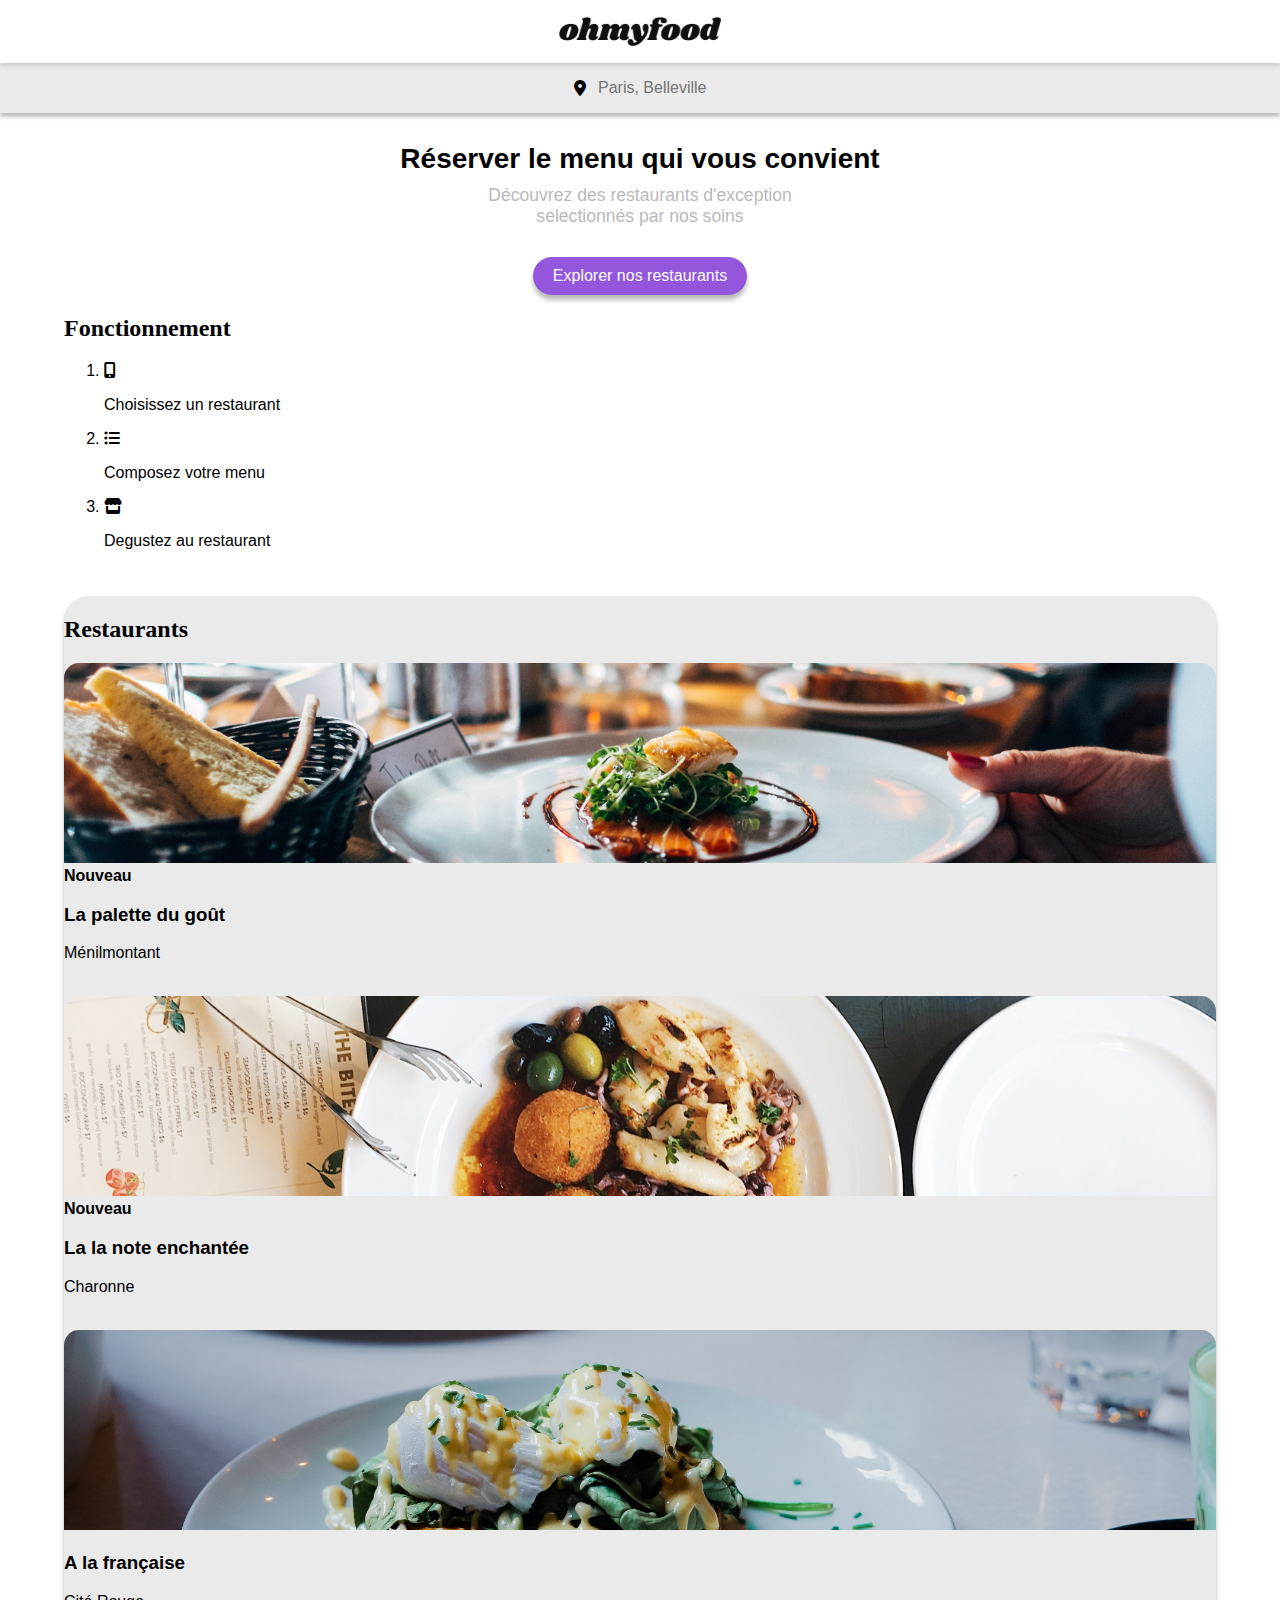
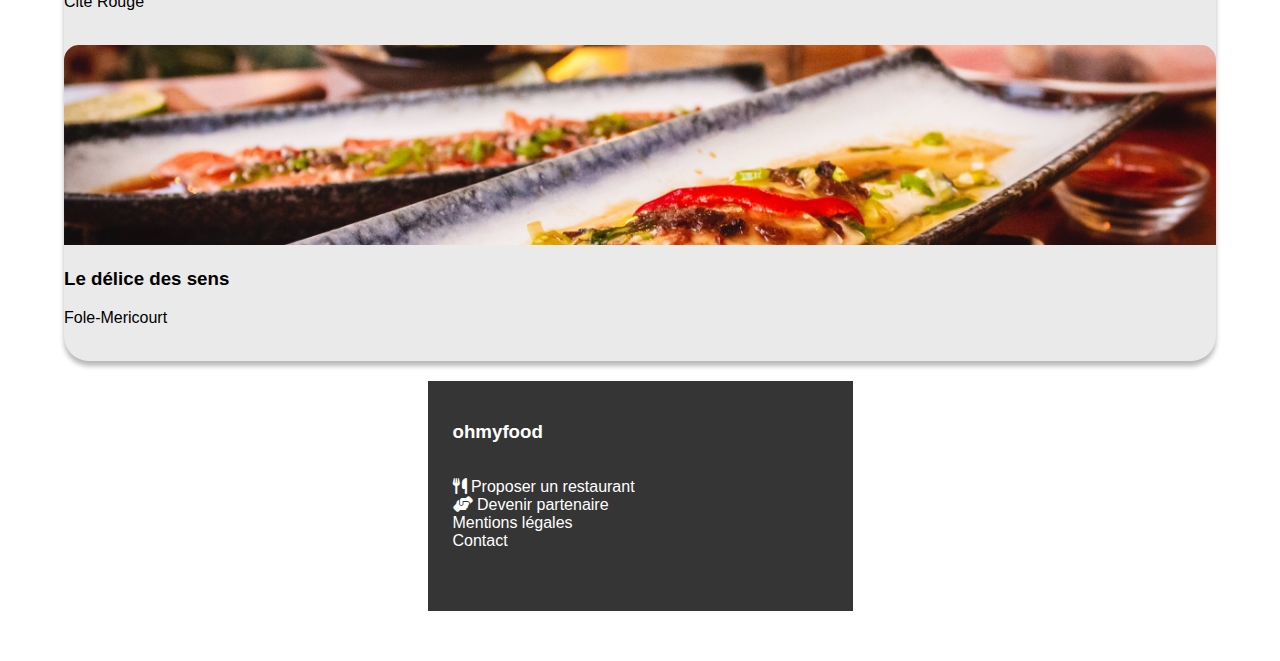
==== index.html @ 4b70998f "structure la palette" ====
<!DOCTYPE html>
<html lang="fr">
  <head>
    <meta charset="UTF-8" />
    <meta name="viewport" content="width=device-width, initial-scale=1.0" />

    <title>Ohmyfood</title>

    <link rel="preconnect" href="https://fonts.googleapis.com" />
    <link rel="preconnect" href="https://fonts.gstatic.com" crossorigin />

    <link
      rel="stylesheet"
      href="https://fonts.googleapis.com/css2?family=Raleway:wght@400;500;700&display=swap"
    />
    <link
      rel="stylesheet"
      href="https://cdnjs.cloudflare.com/ajax/libs/font-awesome/6.2.1/css/all.min.css"
    />
    <link rel="stylesheet" href="css/home.css" />
  </head>

  <body>
    <div class="loader"></div>

    <header>
      <img src="./images/logo/ohmyfood.png" alt="Logo ohmyfood" />
    </header>

    <form>
      <label class="fa-solid fa-location-dot" for="location"></label>
      <input type="search" id="location" placeholder="Paris, Belleville" />
    </form>

    <main>
      <hgroup>
        <h1>Réserver le menu qui vous convient</h1>
        <p>Découvrez des restaurants d'exception selectionnés par nos soins</p>
      </hgroup>

      <a href="#restaurants" class="btn"> Explorer nos restaurants </a>

      <section class="functioning">
        <h2>Fonctionnement</h2>

        <ol>
          <li>
            <i class="fa-solid fa-mobile-screen-button"></i>
            <p>Choisissez un restaurant</p>
          </li>

          <li>
            <i class="fa-solid fa-list-ul"></i>
            <p>Composez votre menu</p>
          </li>

          <li>
            <i class="fa-solid fa-store"></i>
            <p>Degustez au restaurant</p>
          </li>
        </ol>
        
        <!-- <ul>
          <li>
            <b>1</b>
            <i class="fa-solid fa-mobile-screen-button"></i>
            <p>Choisissez un restaurant</p>
          </li> -->

          <!-- <li>
            <b>2</b>
            <i class="fa-solid fa-list-ul"></i>
            <p>Composez votre menu</p>
          </li> -->

          <!-- <li>
            <b>3</b>
            <i class="fa-solid fa-store"></i>
            <p>Degustez au restaurant</p>
          </li>
        </ul> -->
      </section>

      <section id="restaurants">
        <h2>Restaurants</h2>

        <ul>
          <li>
            <a href="pages/la-palette-du-gout.html">
              <figure>
                <img
                  src="images/restaurants/jay-wennington-N_Y88TWmGwA-unsplash.jpg"
                  alt="La palette du goût"
                />
                <b>Nouveau</b>
                <figcaption>
                  <h3>La palette du goût</h3>
                  <p>Ménilmontant</p>
                  <i class="fa-regular fa-heart"></i>
                </figcaption>
              </figure>
            </a>
          </li>

          <li>
            <a href="pages/la-note-enchantee.html">
              <figure>
                <img
                  src="images/restaurants/stil-u2Lp8tXIcjw-unsplash.jpg"
                  alt="La note enchantée"
                />
                <b>Nouveau</b>
                <figcaption>
                  <h3>La la note enchantée</h3>
                  <p>Charonne</p>
                  <i class="fa-regular fa-heart"></i>
                </figcaption>
              </figure>
            </a>
          </li>

          <li>
            <a href="pages/a-la-francaise.html">
              <figure>
                <img
                  src="images/restaurants/toa-heftiba-DQKerTsQwi0-unsplash.jpg"
                  alt="A la française"
                />
                <figcaption>
                  <h3>A la française</h3>
                  <p>Cité Rouge</p>
                  <i class="fa-regular fa-heart"></i>
                </figcaption>
              </figure>
            </a>
          </li>

          <li>
            <a href="pages/le-delice-des-sens.html">
              <figure>
                <img
                  src="images/restaurants/louis-hansel-shotsoflouis-qNBGVyOCY8Q-unsplash.jpg"
                  alt="Le délice des sens"
                />
                <figcaption>
                  <h3>Le délice des sens</h3>
                  <p>Fole-Mericourt</p>
                  <i class="fa-regular fa-heart"></i>
                </figcaption>
              </figure>
            </a>
          </li>
        </ul>
      </section>

      <footer>
        <h3>ohmyfood</h3>
        <ul>
          <li>
            <a href="#">
              <i class="fa-solid fa-utensils"></i>
              Proposer un restaurant
            </a>
          </li>
          <li>
            <a href="#">
              <i class="fa-solid fa-hands-helping"></i>
              Devenir partenaire
            </a>
          </li>
          <li>
            <a href="#">Mentions légales</a>
          </li>
          <li>
            <a href="mailto:contact@ohmyfood.fr">Contact</a>
          </li>
        </ul>
      </footer>
    </main>
  </body>
</html>
---- css/home.css ----
header {
  display: flex;
  place-content: center;
  align-items: center;
  position: relative;
  z-index: 10;
  height: 63px;
  box-shadow: 0 2px 4px rgba(0, 0, 0, 0.15);
}
header .fa-arrow-left {
  position: absolute;
  top: 20px;
  left: 20px;
}
header img {
  width: 162px;
}

html {
  scroll-behavior: smooth;
}

body,
ul,
figure {
  margin: 0;
}

body {
  font-family: Roboto, sans-serif;
}

ul {
  padding: 0;
  list-style: none;
}

img {
  max-width: 100%;
  height: auto;
  object-fit: cover;
}

a {
  text-decoration: none;
  color: inherit;
}

footer {
  display: flex;
  flex-direction: column;
  color: #FFF;
  background-color: #353535;
  width: 375px;
  height: 186px;
  padding: 22px 25px 22px 25px;
  gap: 16px;
}

form {
  display: flex;
  place-content: center;
  place-items: center;
  gap: 10px;
  position: relative;
  height: 50px;
  background-color: #EAEAEA;
  box-shadow: 0 4px 4px rgba(0, 0, 0, 0.25);
}
form label,
form input {
  position: relative;
  left: 10px;
}
form input {
  border: none;
  width: 130px;
  font-size: 1rem;
  background-color: #EAEAEA;
}

hgroup {
  display: flex;
  flex-direction: column;
  align-items: center;
  margin-top: 30px;
  margin-bottom: 30px;
}
hgroup h1 {
  margin: 0 auto 10px;
  font-family: Roboto, sans-serif;
  font-size: 28px;
}
hgroup p {
  font-family: Roboto, sans-serif;
  text-align: center;
  margin: auto;
  width: 310px;
  font-size: 1.1rem;
  color: #B9B9B9;
}
hgroup .btn {
  background-color: #9356DC;
  color: #FFF;
  padding: 10px 20px;
  border-radius: 25px;
  box-shadow: 0 5px 5px #B9B9B9;
}
hgroup .btn:hover {
  background-color: #FF79DA;
}
hgroup .btn:active {
  background-color: #99E2D0;
}

main {
  display: flex;
  flex-direction: column;
  align-items: center;
  margin-bottom: 50px;
}
main h2 {
  font-family: Shrikhand, serif;
  font-size: 24px;
  margin-bottom: 20px;
}
main .functioning {
  width: 90%;
  margin-bottom: 30px;
}
main .btn {
  background-color: #9356DC;
  color: #FFF;
  padding: 10px 20px;
  border-radius: 25px;
  box-shadow: 0 5px 5px #B9B9B9;
}
main [id=restaurants] {
  display: flex;
  flex-direction: column;
  background-color: #EAEAEA;
  border-radius: 25px;
  margin-bottom: 20px;
  width: 90%;
  box-shadow: 0 5px 5px #B9B9B9;
  overflow: hidden;
}
main [id=restaurants]:hover {
  transform: scale(1.02);
  box-shadow: 0 10px 10px #B9B9B9;
}
main [id=restaurants] img {
  width: 100%;
  height: 200px;
  top: -57px;
  left: -3px;
  border-radius: 15px 15px 0 0;
  object-fit: cover;
}
main [id=restaurants] .restaurant h3 {
  font-family: Shrikhand, serif;
  font-size: 18px;
  margin: 10px;
}
main [id=restaurants] .restaurant p {
  font-family: Roboto, sans-serif;
  font-size: 14px;
  color: #B9B9B9;
  margin: 10px;
}
main [id=restaurants] .restaurant .new {
  background-color: #99E2D0;
  color: #FFF;
  padding: 5px 10px;
  border-radius: 3px;
  position: absolute;
  top: 10px;
  right: 10px;
}
main .fa-regular.fa-heart {
  color: #9356DC; /* Set the initial color to red */
  position: relative;
  overflow: hidden;
}
main .fa-regular.fa-heart::before {
  content: "";
  position: absolute;
  top: 0;
  left: 0;
  width: 0;
  height: 100%;
  background-color: #9356DC; /* Set the background color to red */
  animation: fillHeart 2s infinite; /* Animation to gradually fill the heart */
}

/*# sourceMappingURL=home.css.map */
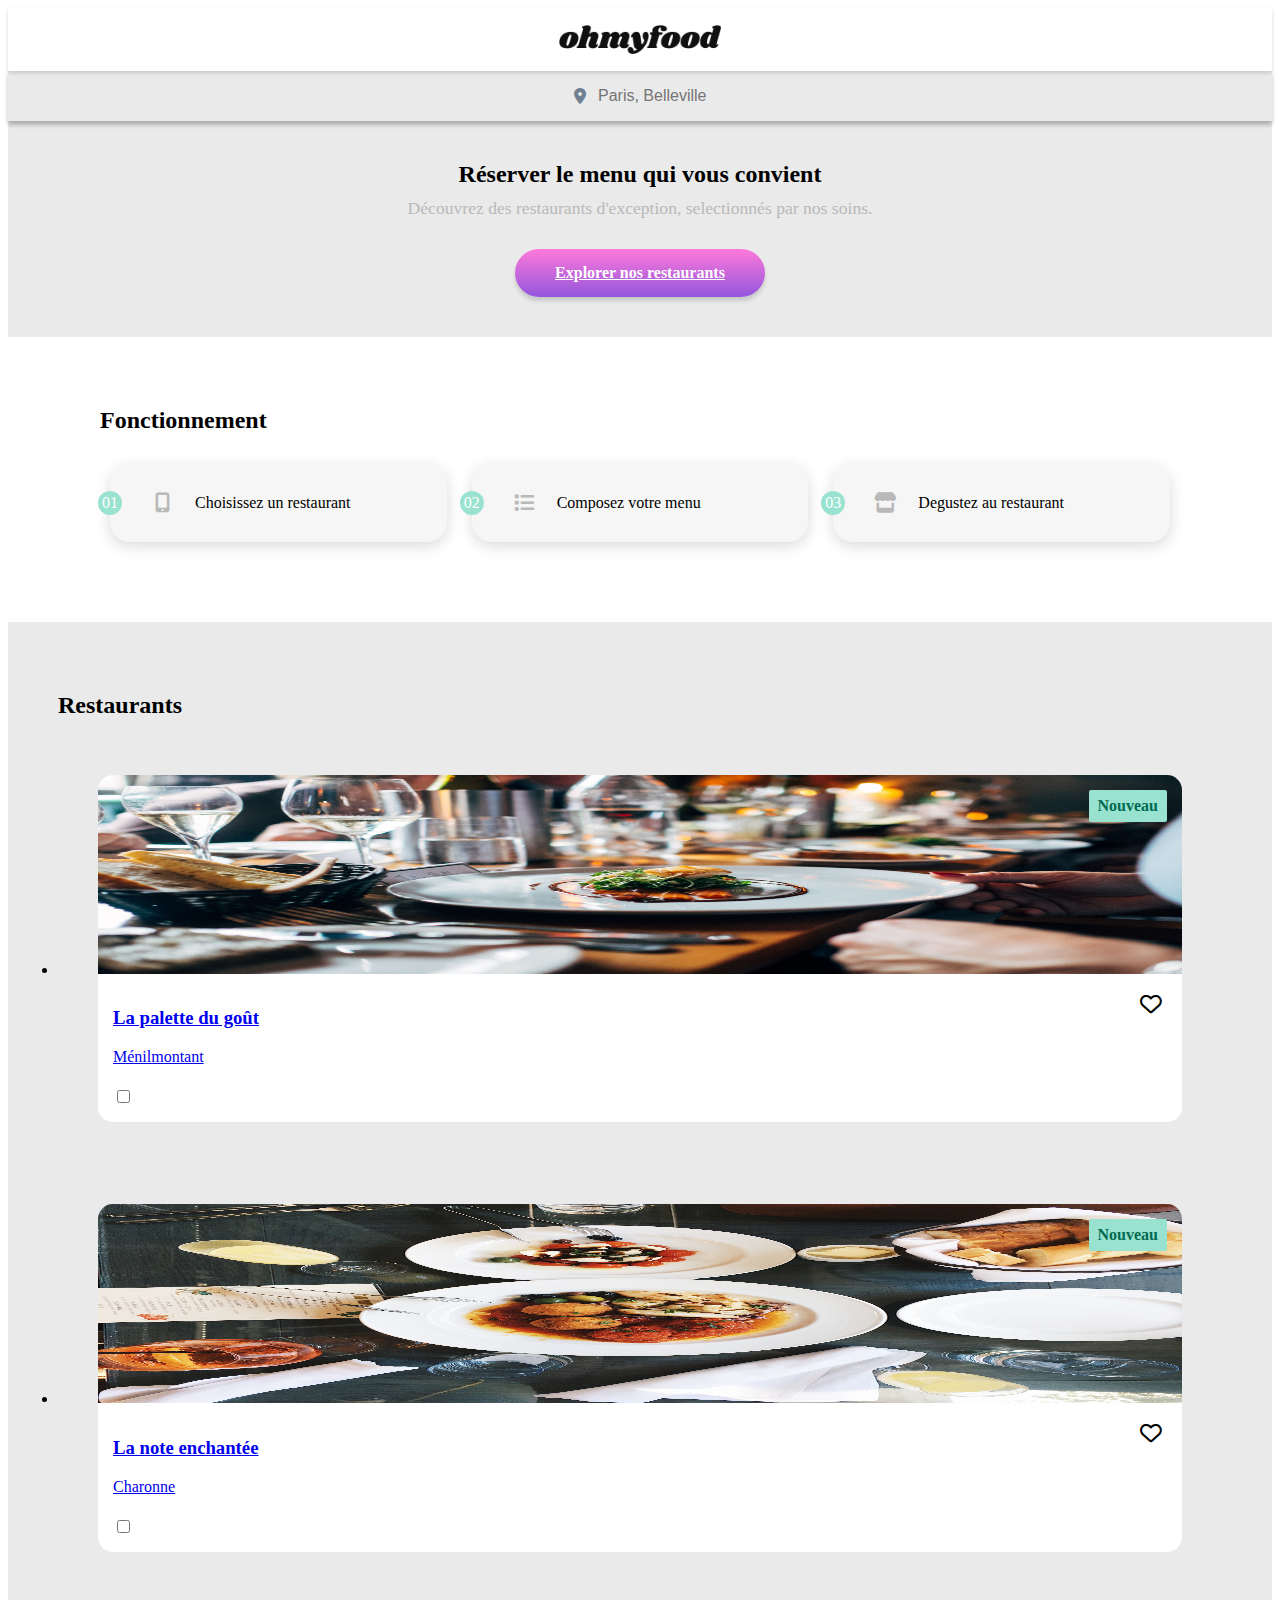
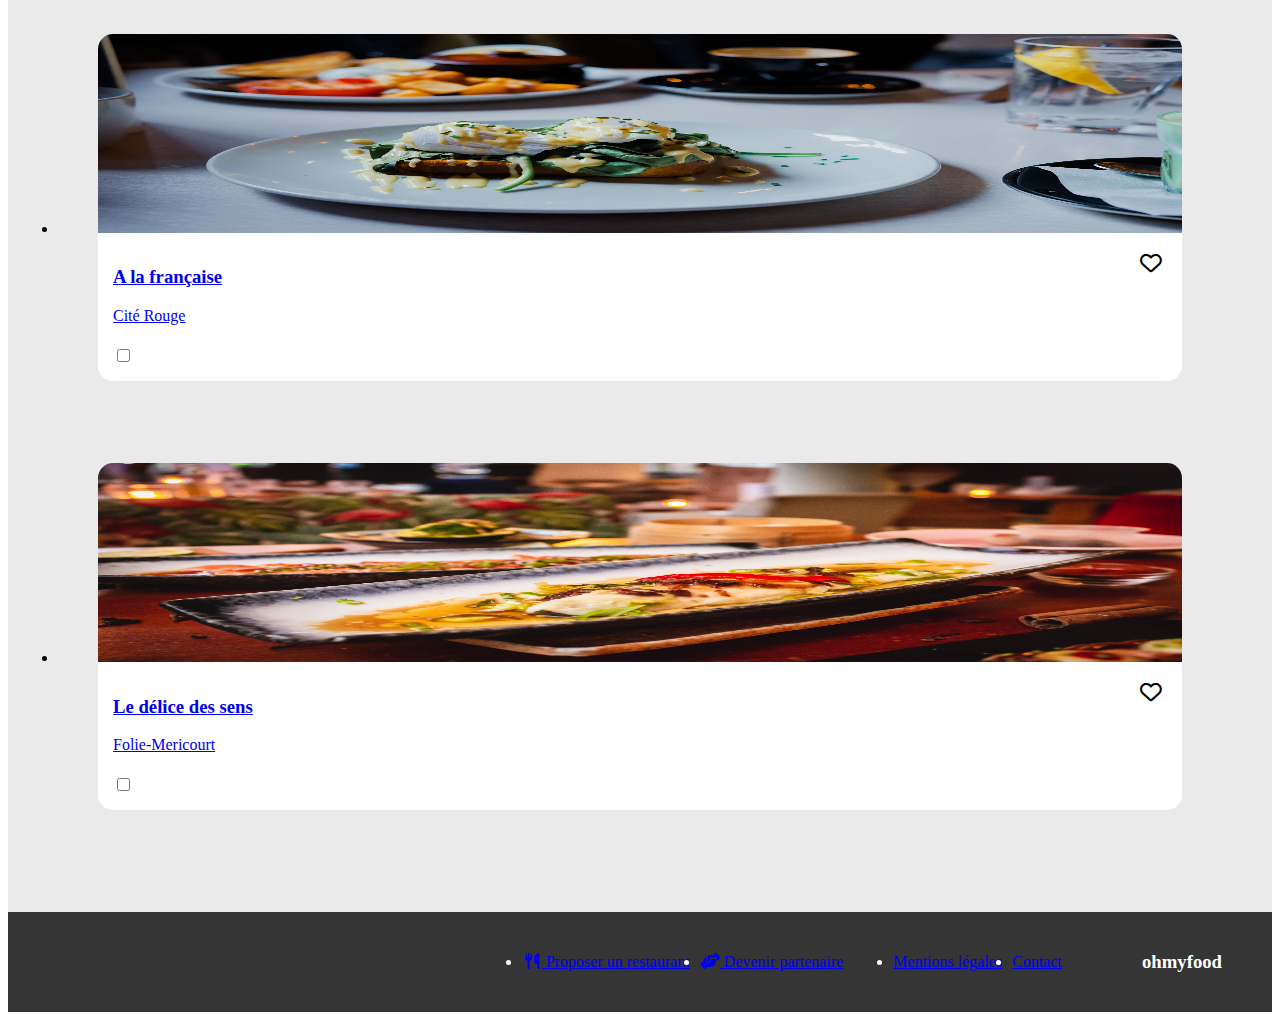
==== commit 9944bc23: "home page Tag" ====
--- a/index.html
+++ b/index.html
@@ -3,12 +3,9 @@
   <head>
     <meta charset="UTF-8" />
     <meta name="viewport" content="width=device-width, initial-scale=1.0" />
-
     <title>Ohmyfood</title>
-
     <link rel="preconnect" href="https://fonts.googleapis.com" />
     <link rel="preconnect" href="https://fonts.gstatic.com" crossorigin />
-
     <link
       rel="stylesheet"
       href="https://fonts.googleapis.com/css2?family=Raleway:wght@400;500;700&display=swap"
@@ -21,7 +18,12 @@
   </head>
 
   <body>
-    <div class="loader"></div>
+    <div class="loader">
+      <!-- <span class="fa-stack fa-10x"> -->
+      <!-- <i class="fa-solid fa-circle-notch fa-stack-2x"></i> -->
+      <!-- <i class="fa-solid fa-utensils fa-stack-1x"></i> -->
+      <!-- </span> -->
+    </div>
 
     <header>
       <img src="./images/logo/ohmyfood.png" alt="Logo ohmyfood" />
@@ -35,147 +37,152 @@
     <main>
       <hgroup>
         <h1>Réserver le menu qui vous convient</h1>
-        <p>Découvrez des restaurants d'exception selectionnés par nos soins</p>
+        <p>
+          Découvrez des restaurants d'exception, selectionnés par nos soins.
+          <a href="#restaurants" class="btn"> Explorer nos restaurants </a>
+        </p>
       </hgroup>
 
-      <a href="#restaurants" class="btn"> Explorer nos restaurants </a>
-
-      <section class="functioning">
+      <section>
         <h2>Fonctionnement</h2>
 
         <ol>
           <li>
-            <i class="fa-solid fa-mobile-screen-button"></i>
-            <p>Choisissez un restaurant</p>
+            <i class="fa-solid fa-mobile-alt fa-lg fa-fw"></i>
+            Choisissez un restaurant
           </li>
 
           <li>
-            <i class="fa-solid fa-list-ul"></i>
-            <p>Composez votre menu</p>
+            <i class="fa-solid fa-list fa-lg fa-fw"></i>
+            Composez votre menu
           </li>
 
           <li>
-            <i class="fa-solid fa-store"></i>
-            <p>Degustez au restaurant</p>
+            <i class="fa-solid fa-store fa-lg fa-fw"></i>
+            Degustez au restaurant
           </li>
         </ol>
-        
-        <!-- <ul>
-          <li>
-            <b>1</b>
-            <i class="fa-solid fa-mobile-screen-button"></i>
-            <p>Choisissez un restaurant</p>
-          </li> -->
-
-          <!-- <li>
-            <b>2</b>
-            <i class="fa-solid fa-list-ul"></i>
-            <p>Composez votre menu</p>
-          </li> -->
-
-          <!-- <li>
-            <b>3</b>
-            <i class="fa-solid fa-store"></i>
-            <p>Degustez au restaurant</p>
-          </li>
-        </ul> -->
       </section>
 
-      <section id="restaurants">
+      <article id="restaurants">
         <h2>Restaurants</h2>
 
         <ul>
           <li>
-            <a href="pages/la-palette-du-gout.html">
-              <figure>
+            <figure>
+              <a href="pages/la-palette-du-gout.html">
+                <b>Nouveau</b>
                 <img
                   src="images/restaurants/jay-wennington-N_Y88TWmGwA-unsplash.jpg"
-                  alt="La palette du goût"
+                  alt="Table dressée avec assiettes d'entrées, corbeille de pain & verre de vins"
                 />
-                <b>Nouveau</b>
-                <figcaption>
+              </a>
+              <figcaption>
+                <a href="pages/la-palette-du-gout.html">
                   <h3>La palette du goût</h3>
                   <p>Ménilmontant</p>
+                </a>
+                <label class="heart" aria-label="Ajouter aux favoris">
+                  <input type="checkbox" />
                   <i class="fa-regular fa-heart"></i>
-                </figcaption>
-              </figure>
-            </a>
+                  <i class="fa-solid fa-heart"></i>
+                </label>
+              </figcaption>
+            </figure>
           </li>
 
           <li>
-            <a href="pages/la-note-enchantee.html">
-              <figure>
+            <figure>
+              <a href="pages/la-note-enchantee.html">
+                <b>Nouveau</b>
                 <img
                   src="images/restaurants/stil-u2Lp8tXIcjw-unsplash.jpg"
                   alt="La note enchantée"
                 />
-                <b>Nouveau</b>
-                <figcaption>
-                  <h3>La la note enchantée</h3>
+              </a>
+              <figcaption>
+                <a href="pages/la-note-enchantee.html">
+                  <h3>La note enchantée</h3>
                   <p>Charonne</p>
+                </a>
+                <label class="heart" aria-label="Ajouter aux favoris">
+                  <input type="checkbox" />
                   <i class="fa-regular fa-heart"></i>
-                </figcaption>
-              </figure>
-            </a>
+                  <i class="fa-solid fa-heart"></i>
+                </label>
+              </figcaption>
+            </figure>
           </li>
 
           <li>
-            <a href="pages/a-la-francaise.html">
-              <figure>
+            <figure>
+              <a href="pages/a-la-francaise.html">
                 <img
                   src="images/restaurants/toa-heftiba-DQKerTsQwi0-unsplash.jpg"
                   alt="A la française"
                 />
-                <figcaption>
+              </a>
+              <figcaption>
+                <a href="pages/a-la-francaise.html">
                   <h3>A la française</h3>
                   <p>Cité Rouge</p>
+                </a>
+                <label class="heart" aria-label="Ajouter aux favoris">
+                  <input type="checkbox" />
                   <i class="fa-regular fa-heart"></i>
-                </figcaption>
-              </figure>
-            </a>
+                  <i class="fa-solid fa-heart"></i>
+                </label>
+              </figcaption>
+            </figure>
           </li>
 
           <li>
-            <a href="pages/le-delice-des-sens.html">
-              <figure>
+            <figure>
+              <a href="pages/le-delice-des-sens.html">
                 <img
                   src="images/restaurants/louis-hansel-shotsoflouis-qNBGVyOCY8Q-unsplash.jpg"
                   alt="Le délice des sens"
                 />
-                <figcaption>
+              </a>
+              <figcaption>
+                <a href="pages/le-delice-des-sens.html">
                   <h3>Le délice des sens</h3>
-                  <p>Fole-Mericourt</p>
+                  <p>Folie-Mericourt</p>
+                </a>
+                <label class="heart" aria-label="Ajouter aux favoris">
+                  <input type="checkbox" />
                   <i class="fa-regular fa-heart"></i>
-                </figcaption>
-              </figure>
-            </a>
+                  <i class="fa-solid fa-heart"></i>
+                </label>
+              </figcaption>
+            </figure>
           </li>
         </ul>
-      </section>
+      </article>
+    </main>
 
-      <footer>
-        <h3>ohmyfood</h3>
-        <ul>
-          <li>
-            <a href="#">
-              <i class="fa-solid fa-utensils"></i>
-              Proposer un restaurant
-            </a>
-          </li>
-          <li>
-            <a href="#">
-              <i class="fa-solid fa-hands-helping"></i>
-              Devenir partenaire
-            </a>
-          </li>
-          <li>
-            <a href="#">Mentions légales</a>
-          </li>
-          <li>
-            <a href="mailto:contact@ohmyfood.fr">Contact</a>
-          </li>
-        </ul>
-      </footer>
-    </main>
+    <footer>
+      <h3>ohmyfood</h3>
+      <ul>
+        <li>
+          <a href="#">
+            <i class="fa-solid fa-utensils fa-fw"></i>
+            Proposer un restaurant
+          </a>
+        </li>
+        <li>
+          <a href="#">
+            <i class="fa-solid fa-handshake-angle fa-fw"></i>
+            Devenir partenaire
+          </a>
+        </li>
+        <li>
+          <a href="#"> Mentions légales </a>
+        </li>
+        <li>
+          <a href="mailto:contact@ohmyfood.fr"> Contact </a>
+        </li>
+      </ul>
+    </footer>
   </body>
 </html>
--- a/css/home.css
+++ b/css/home.css
@@ -1,3 +1,4 @@
+@charset "UTF-8";
 header {
   display: flex;
   place-content: center;
@@ -16,47 +17,81 @@
   width: 162px;
 }
 
-html {
-  scroll-behavior: smooth;
-}
-
-body,
-ul,
-figure {
-  margin: 0;
-}
-
-body {
-  font-family: Roboto, sans-serif;
-}
-
-ul {
-  padding: 0;
-  list-style: none;
-}
-
-img {
-  max-width: 100%;
-  height: auto;
-  object-fit: cover;
-}
-
-a {
-  text-decoration: none;
-  color: inherit;
+.btn {
+  display: block;
+  margin: 30px auto;
+  border: none;
+  border-radius: 25px;
+  padding: 15px 25px;
+  width: 200px;
+  font-size: 1rem;
+  font-weight: bold;
+  background-image: linear-gradient(180deg, #FF79DA 0%, #9356DC 100%);
+  color: #FFF;
+  box-shadow: 0 4px 4px rgba(0, 0, 0, 0.15);
+  cursor: pointer;
+}
+.btn :hover, .btn :focus {
+  opacity: 0.9;
+  box-shadow: 0 4px 4px 0 rgba(0, 0, 0, 0.25);
+}
+
+.heart .fa-heart {
+  position: absolute;
+  z-index: 100;
+  font-size: 1.35rem;
+  cursor: pointer;
+}
+.heart .fa-solid {
+  opacity: 0;
+  transition: opacity 3s;
+  background-image: linear-gradient(to bottom, #FF79DA, #9356DC 80%);
+  background-clip: text;
+  -webkit-background-clip: text;
+  color: transparent;
 }
 
 footer {
   display: flex;
   flex-direction: column;
+  gap: 15px;
+  padding: 25px;
+  background-color: #353535;
   color: #FFF;
-  background-color: #353535;
-  width: 375px;
-  height: 186px;
-  padding: 22px 25px 22px 25px;
-  gap: 16px;
-}
-
+}
+footer h3 {
+  font-family: Shrikhand, serif;
+}
+footer ul {
+  display: flex;
+  flex-flow: column;
+  gap: 10px;
+}
+
+/* ********** TABLET ********** */
+@media (min-width: 48rem) {
+  footer {
+    flex-flow: row-reverse;
+    place-items: center;
+    padding: 20px 50px;
+  }
+  footer ul {
+    width: 100%;
+  }
+}
+/* ********** DESKTOP ********** */
+@media (min-width: 64rem) {
+  footer {
+    gap: 80px;
+  }
+  footer ul {
+    flex-flow: row;
+    place-content: flex-end;
+  }
+  footer li:nth-child(2) {
+    margin-right: 40px;
+  }
+}
 form {
   display: flex;
   place-content: center;
@@ -65,6 +100,7 @@
   position: relative;
   height: 50px;
   background-color: #EAEAEA;
+  color: slategray;
   box-shadow: 0 4px 4px rgba(0, 0, 0, 0.25);
 }
 form label,
@@ -77,120 +113,153 @@
   width: 130px;
   font-size: 1rem;
   background-color: #EAEAEA;
+  color: §slategray;
 }
 
 hgroup {
-  display: flex;
-  flex-direction: column;
-  align-items: center;
-  margin-top: 30px;
-  margin-bottom: 30px;
+  padding: 40px 20px 10px;
+  text-align: center;
+  background-color: #EAEAEA;
 }
 hgroup h1 {
   margin: 0 auto 10px;
-  font-family: Roboto, sans-serif;
-  font-size: 28px;
+  width: 280px;
+  font-size: 1.5rem;
 }
 hgroup p {
-  font-family: Roboto, sans-serif;
-  text-align: center;
   margin: auto;
   width: 310px;
   font-size: 1.1rem;
   color: #B9B9B9;
 }
-hgroup .btn {
-  background-color: #9356DC;
+hgroup a {
+  font-size: 1rem;
+}
+
+section {
+  padding: 50px 20px;
+}
+section ol {
+  display: flex;
+  flex-flow: wrap;
+  gap: 25px;
+  margin: 20px 0;
+  padding: 10px;
+  counter-reset: li;
+}
+section li {
+  display: flex;
+  place-items: center;
+  gap: 20px;
+  position: relative;
+  border-radius: 20px;
+  padding: 30px 40px;
+  width: 100%;
+  background: #f6f6f6;
+  box-shadow: 0 4px 15px rgba(0, 0, 0, 0.15);
+  cursor: pointer;
+}
+section li::before {
+  display: flex;
+  place-content: center;
+  place-items: center;
+  position: absolute;
+  left: -12px;
+  border-radius: 50%;
+  width: 24px;
+  height: 24px;
+  counter-increment: li;
+  content: counters(li, ".", decimal-leading-zero);
+  background-color: #99E2D0;
   color: #FFF;
-  padding: 10px 20px;
-  border-radius: 25px;
-  box-shadow: 0 5px 5px #B9B9B9;
-}
-hgroup .btn:hover {
-  background-color: #FF79DA;
-}
-hgroup .btn:active {
+}
+section li i {
+  font-size: 1.5rem;
+  color: #B9B9B9;
+}
+section li:hover i, section li:focus i {
+  color: #9356DC;
+}
+
+article {
+  padding: 50px 20px;
+  background-color: #EAEAEA;
+}
+article ul {
+  display: flex;
+  flex-flow: wrap;
+  gap: 20px;
+  padding: 20px 0;
+}
+article li {
+  width: 100%;
+}
+article figure {
+  position: relative;
+}
+article b {
+  position: absolute;
+  top: 15px;
+  right: 15px;
+  border-radius: 2px;
+  padding: 7px 9px;
   background-color: #99E2D0;
-}
-
-main {
-  display: flex;
-  flex-direction: column;
-  align-items: center;
-  margin-bottom: 50px;
-}
-main h2 {
-  font-family: Shrikhand, serif;
-  font-size: 24px;
-  margin-bottom: 20px;
-}
-main .functioning {
-  width: 90%;
-  margin-bottom: 30px;
-}
-main .btn {
-  background-color: #9356DC;
-  color: #FFF;
-  padding: 10px 20px;
-  border-radius: 25px;
-  box-shadow: 0 5px 5px #B9B9B9;
-}
-main [id=restaurants] {
-  display: flex;
-  flex-direction: column;
-  background-color: #EAEAEA;
-  border-radius: 25px;
-  margin-bottom: 20px;
-  width: 90%;
-  box-shadow: 0 5px 5px #B9B9B9;
-  overflow: hidden;
-}
-main [id=restaurants]:hover {
-  transform: scale(1.02);
-  box-shadow: 0 10px 10px #B9B9B9;
-}
-main [id=restaurants] img {
+  color: #006b50;
+}
+article img {
+  border-radius: 15px 15px 0 0;
   width: 100%;
   height: 200px;
-  top: -57px;
-  left: -3px;
-  border-radius: 15px 15px 0 0;
-  object-fit: cover;
-}
-main [id=restaurants] .restaurant h3 {
-  font-family: Shrikhand, serif;
-  font-size: 18px;
-  margin: 10px;
-}
-main [id=restaurants] .restaurant p {
-  font-family: Roboto, sans-serif;
-  font-size: 14px;
-  color: #B9B9B9;
-  margin: 10px;
-}
-main [id=restaurants] .restaurant .new {
-  background-color: #99E2D0;
-  color: #FFF;
-  padding: 5px 10px;
-  border-radius: 3px;
-  position: absolute;
-  top: 10px;
-  right: 10px;
-}
-main .fa-regular.fa-heart {
-  color: #9356DC; /* Set the initial color to red */
-  position: relative;
-  overflow: hidden;
-}
-main .fa-regular.fa-heart::before {
-  content: "";
-  position: absolute;
-  top: 0;
-  left: 0;
-  width: 0;
-  height: 100%;
-  background-color: #9356DC; /* Set the background color to red */
-  animation: fillHeart 2s infinite; /* Animation to gradually fill the heart */
+}
+article figcaption {
+  display: flex;
+  flex-flow: column;
+  gap: 5px;
+  position: relative;
+  margin-top: -5px;
+  border-radius: 0 0 15px 15px;
+  padding: 15px;
+  background-color: #FFF;
+}
+article .fa-heart {
+  top: 20px;
+  right: 20px;
+}
+
+/* ********** TABLET ********** */
+@media (min-width: 48rem) {
+  hgroup {
+    padding: 40px 20px 10px;
+  }
+  hgroup h1,
+  hgroup p {
+    width: fit-content;
+  }
+  h1 {
+    font-size: 2rem;
+  }
+  section {
+    padding: 50px;
+  }
+  article {
+    padding: 50px;
+  }
+  article ul {
+    gap: 50px;
+  }
+}
+/* ********** DESKTOP ********** */
+@media (min-width: 64rem) {
+  h1 {
+    font-size: 2.5rem;
+  }
+  section {
+    margin: auto;
+    max-width: 1080px;
+  }
+  section ol {
+    flex-flow: nowrap;
+  }
 }
 
 /*# sourceMappingURL=home.css.map */
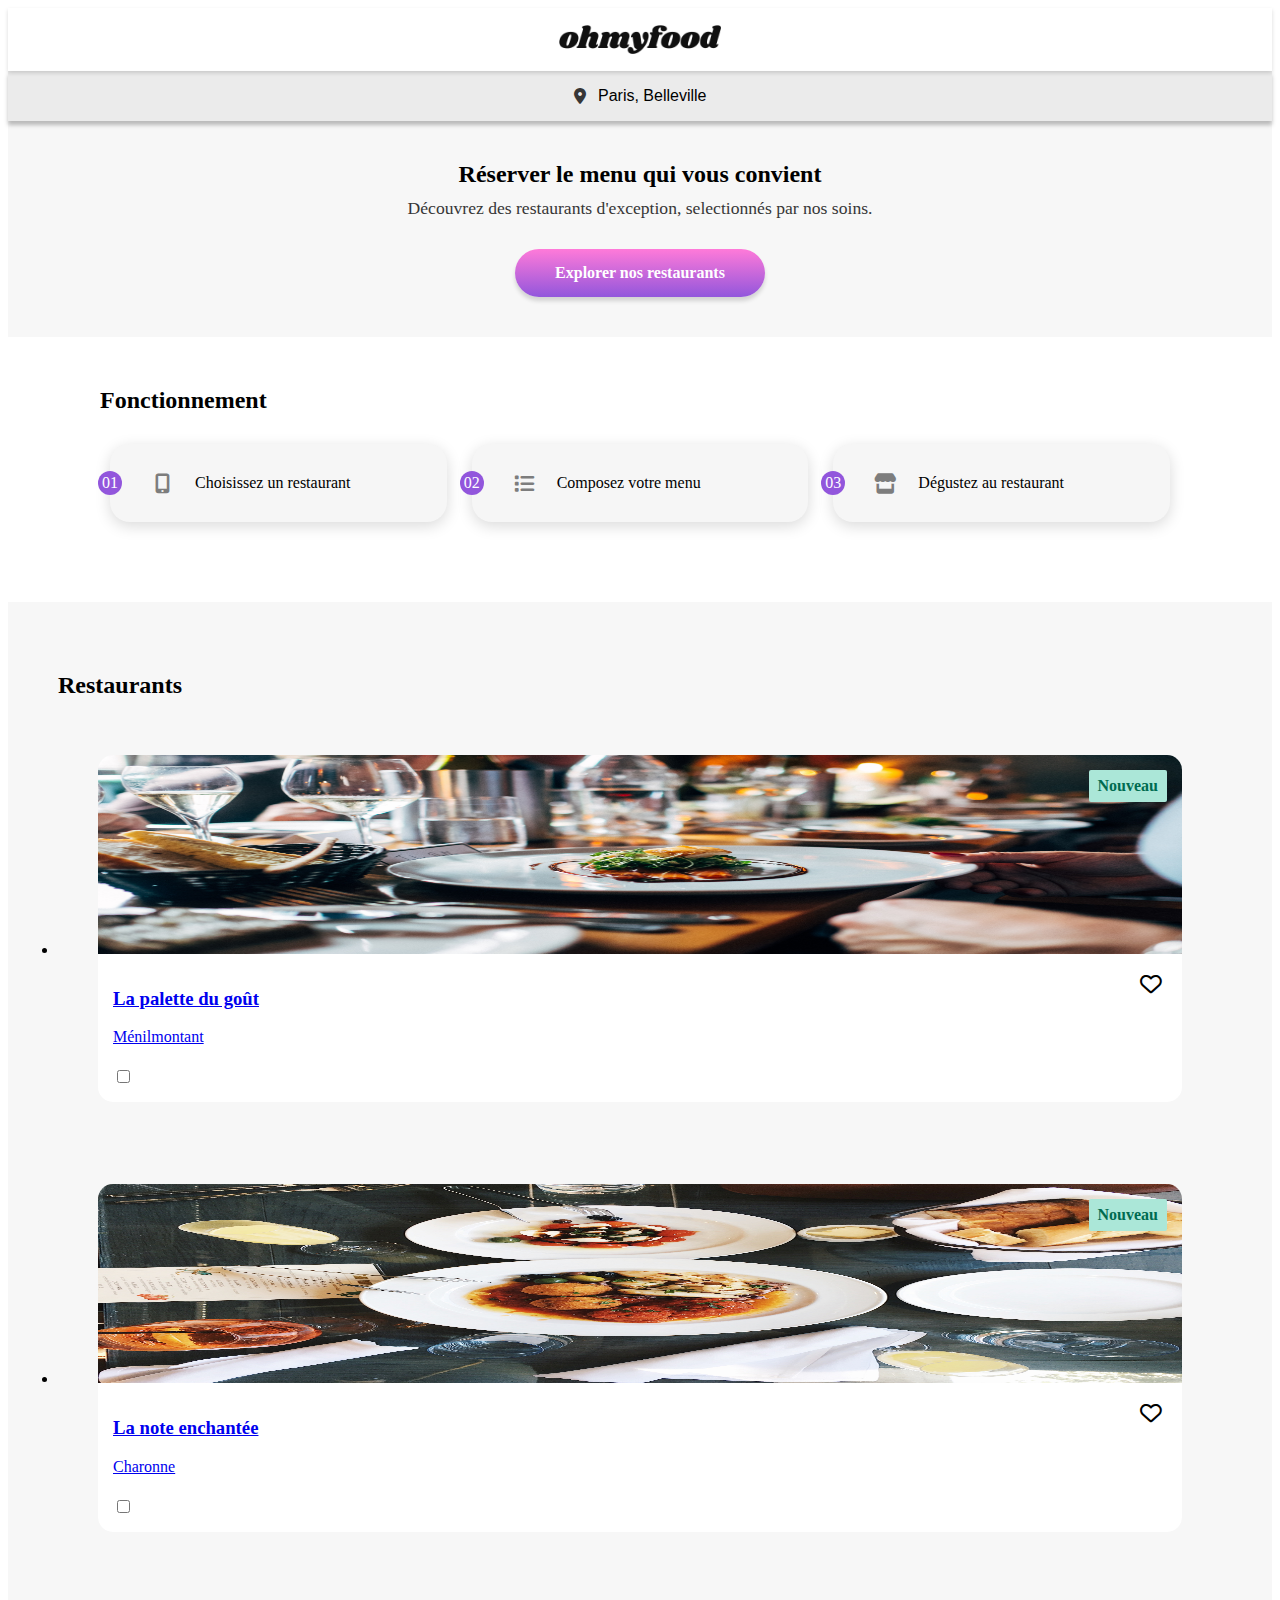
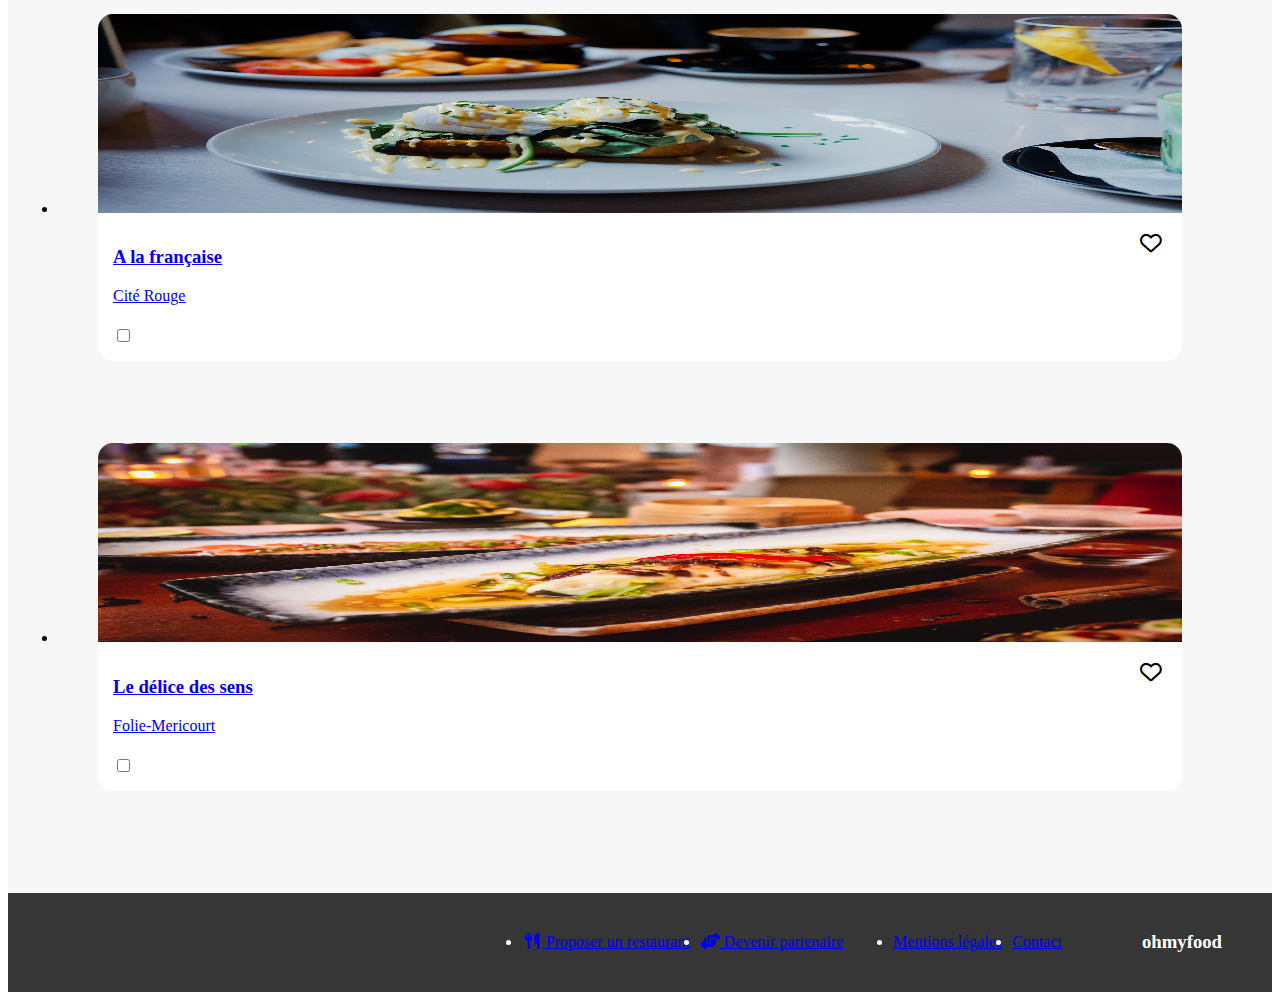
==== commit 89cfb599: "firsth quasi finished version ohmyfood" ====
--- a/index.html
+++ b/index.html
@@ -19,19 +19,23 @@
 
   <body>
     <div class="loader">
-      <!-- <span class="fa-stack fa-10x"> -->
-      <!-- <i class="fa-solid fa-circle-notch fa-stack-2x"></i> -->
-      <!-- <i class="fa-solid fa-utensils fa-stack-1x"></i> -->
-      <!-- </span> -->
+      <span class="fa-stack fa-10x">
+        <i class="fa-solid fa-circle-notch fa-stack-2x"></i>
+        <i class="fa-solid fa-utensils fa-stack-1x"></i>
+      </span>
     </div>
 
     <header>
-      <img src="./images/logo/ohmyfood.png" alt="Logo ohmyfood" />
+      <img src="./images/logo/ohmyfood.png" alt="Logo Ohmyfood" />
     </header>
 
     <form>
-      <label class="fa-solid fa-location-dot" for="location"></label>
-      <input type="search" id="location" placeholder="Paris, Belleville" />
+      <label
+        class="fa-solid fa-location-dot"
+        for="location"
+        aria-label="Rechercher"
+      ></label>
+      <input type="search" id="location" value="Paris, Belleville" />
     </form>
 
     <main>
@@ -59,7 +63,7 @@
 
           <li>
             <i class="fa-solid fa-store fa-lg fa-fw"></i>
-            Degustez au restaurant
+            Dégustez au restaurant
           </li>
         </ol>
       </section>
@@ -74,7 +78,7 @@
                 <b>Nouveau</b>
                 <img
                   src="images/restaurants/jay-wennington-N_Y88TWmGwA-unsplash.jpg"
-                  alt="Table dressée avec assiettes d'entrées, corbeille de pain & verre de vins"
+                  alt="Table dressée avec assiettes d'entrées, corbeille de pain et verre de vins"
                 />
               </a>
               <figcaption>
@@ -97,7 +101,7 @@
                 <b>Nouveau</b>
                 <img
                   src="images/restaurants/stil-u2Lp8tXIcjw-unsplash.jpg"
-                  alt="La note enchantée"
+                  alt="Table dreessée avec entrée, plat, pain et apéritifs"
                 />
               </a>
               <figcaption>
@@ -119,7 +123,7 @@
               <a href="pages/a-la-francaise.html">
                 <img
                   src="images/restaurants/toa-heftiba-DQKerTsQwi0-unsplash.jpg"
-                  alt="A la française"
+                  alt="Table dressée avec entrée, plat et café"
                 />
               </a>
               <figcaption>
@@ -141,7 +145,7 @@
               <a href="pages/le-delice-des-sens.html">
                 <img
                   src="images/restaurants/louis-hansel-shotsoflouis-qNBGVyOCY8Q-unsplash.jpg"
-                  alt="Le délice des sens"
+                  alt="Plats de poisson et de légumes et panier vapeur"
                 />
               </a>
               <figcaption>
--- a/css/home.css
+++ b/css/home.css
@@ -15,6 +15,7 @@
 }
 header img {
   width: 162px;
+  color: #363636;
 }
 
 .btn {
@@ -26,10 +27,11 @@
   width: 200px;
   font-size: 1rem;
   font-weight: bold;
-  background-image: linear-gradient(180deg, #FF79DA 0%, #9356DC 100%);
-  color: #FFF;
+  background-image: linear-gradient(180deg, #ff7ad9 0%, #9256dc 100%);
+  color: #ffffff;
   box-shadow: 0 4px 4px rgba(0, 0, 0, 0.15);
   cursor: pointer;
+  text-decoration: none;
 }
 .btn :hover, .btn :focus {
   opacity: 0.9;
@@ -45,7 +47,7 @@
 .heart .fa-solid {
   opacity: 0;
   transition: opacity 3s;
-  background-image: linear-gradient(to bottom, #FF79DA, #9356DC 80%);
+  background-image: linear-gradient(to bottom, #ff7ad9, #9256dc 80%);
   background-clip: text;
   -webkit-background-clip: text;
   color: transparent;
@@ -56,8 +58,8 @@
   flex-direction: column;
   gap: 15px;
   padding: 25px;
-  background-color: #353535;
-  color: #FFF;
+  background-color: #363636;
+  color: #ffffff;
 }
 footer h3 {
   font-family: Shrikhand, serif;
@@ -92,6 +94,27 @@
     margin-right: 40px;
   }
 }
+.loader {
+  position: fixed;
+  z-index: 1000;
+  width: 0%;
+  height: 0%;
+  background-color: #363636;
+  animation: cover 1s;
+}
+.loader [class*=fa-stack] {
+  top: calc(50% - 160px);
+  left: calc(50% - 200px);
+  opacity: 0;
+  animation: rotate 1s linear;
+}
+.loader .fa-stack-1x {
+  color: #abe7d8;
+}
+.loader .fa-stack-2x {
+  color: #9256dc;
+}
+
 form {
   display: flex;
   place-content: center;
@@ -99,8 +122,8 @@
   gap: 10px;
   position: relative;
   height: 50px;
-  background-color: #EAEAEA;
-  color: slategray;
+  background-color: #ebebeb;
+  color: #363636;
   box-shadow: 0 4px 4px rgba(0, 0, 0, 0.25);
 }
 form label,
@@ -112,14 +135,14 @@
   border: none;
   width: 130px;
   font-size: 1rem;
-  background-color: #EAEAEA;
-  color: §slategray;
+  background-color: #ebebeb;
+  color: §slate;
 }
 
 hgroup {
   padding: 40px 20px 10px;
   text-align: center;
-  background-color: #EAEAEA;
+  background-color: #f7f7f7;
 }
 hgroup h1 {
   margin: 0 auto 10px;
@@ -130,7 +153,7 @@
   margin: auto;
   width: 310px;
   font-size: 1.1rem;
-  color: #B9B9B9;
+  color: #363636;
 }
 hgroup a {
   font-size: 1rem;
@@ -170,20 +193,19 @@
   height: 24px;
   counter-increment: li;
   content: counters(li, ".", decimal-leading-zero);
-  background-color: #99E2D0;
-  color: #FFF;
+  background-color: #9256dc;
+  color: #ffffff;
 }
 section li i {
-  font-size: 1.5rem;
-  color: #B9B9B9;
+  color: #7d7d7d;
 }
 section li:hover i, section li:focus i {
-  color: #9356DC;
+  color: #9256dc;
 }
 
 article {
   padding: 50px 20px;
-  background-color: #EAEAEA;
+  background-color: #f7f7f7;
 }
 article ul {
   display: flex;
@@ -203,7 +225,7 @@
   right: 15px;
   border-radius: 2px;
   padding: 7px 9px;
-  background-color: #99E2D0;
+  background-color: #abe7d8;
   color: #006b50;
 }
 article img {
@@ -219,7 +241,7 @@
   margin-top: -5px;
   border-radius: 0 0 15px 15px;
   padding: 15px;
-  background-color: #FFF;
+  background-color: #ffffff;
 }
 article .fa-heart {
   top: 20px;
@@ -260,6 +282,11 @@
   section ol {
     flex-flow: nowrap;
   }
+  section h2,
+  section ul {
+    margin: auto;
+    max-width: 1080px;
+  }
 }
 
 /*# sourceMappingURL=home.css.map */
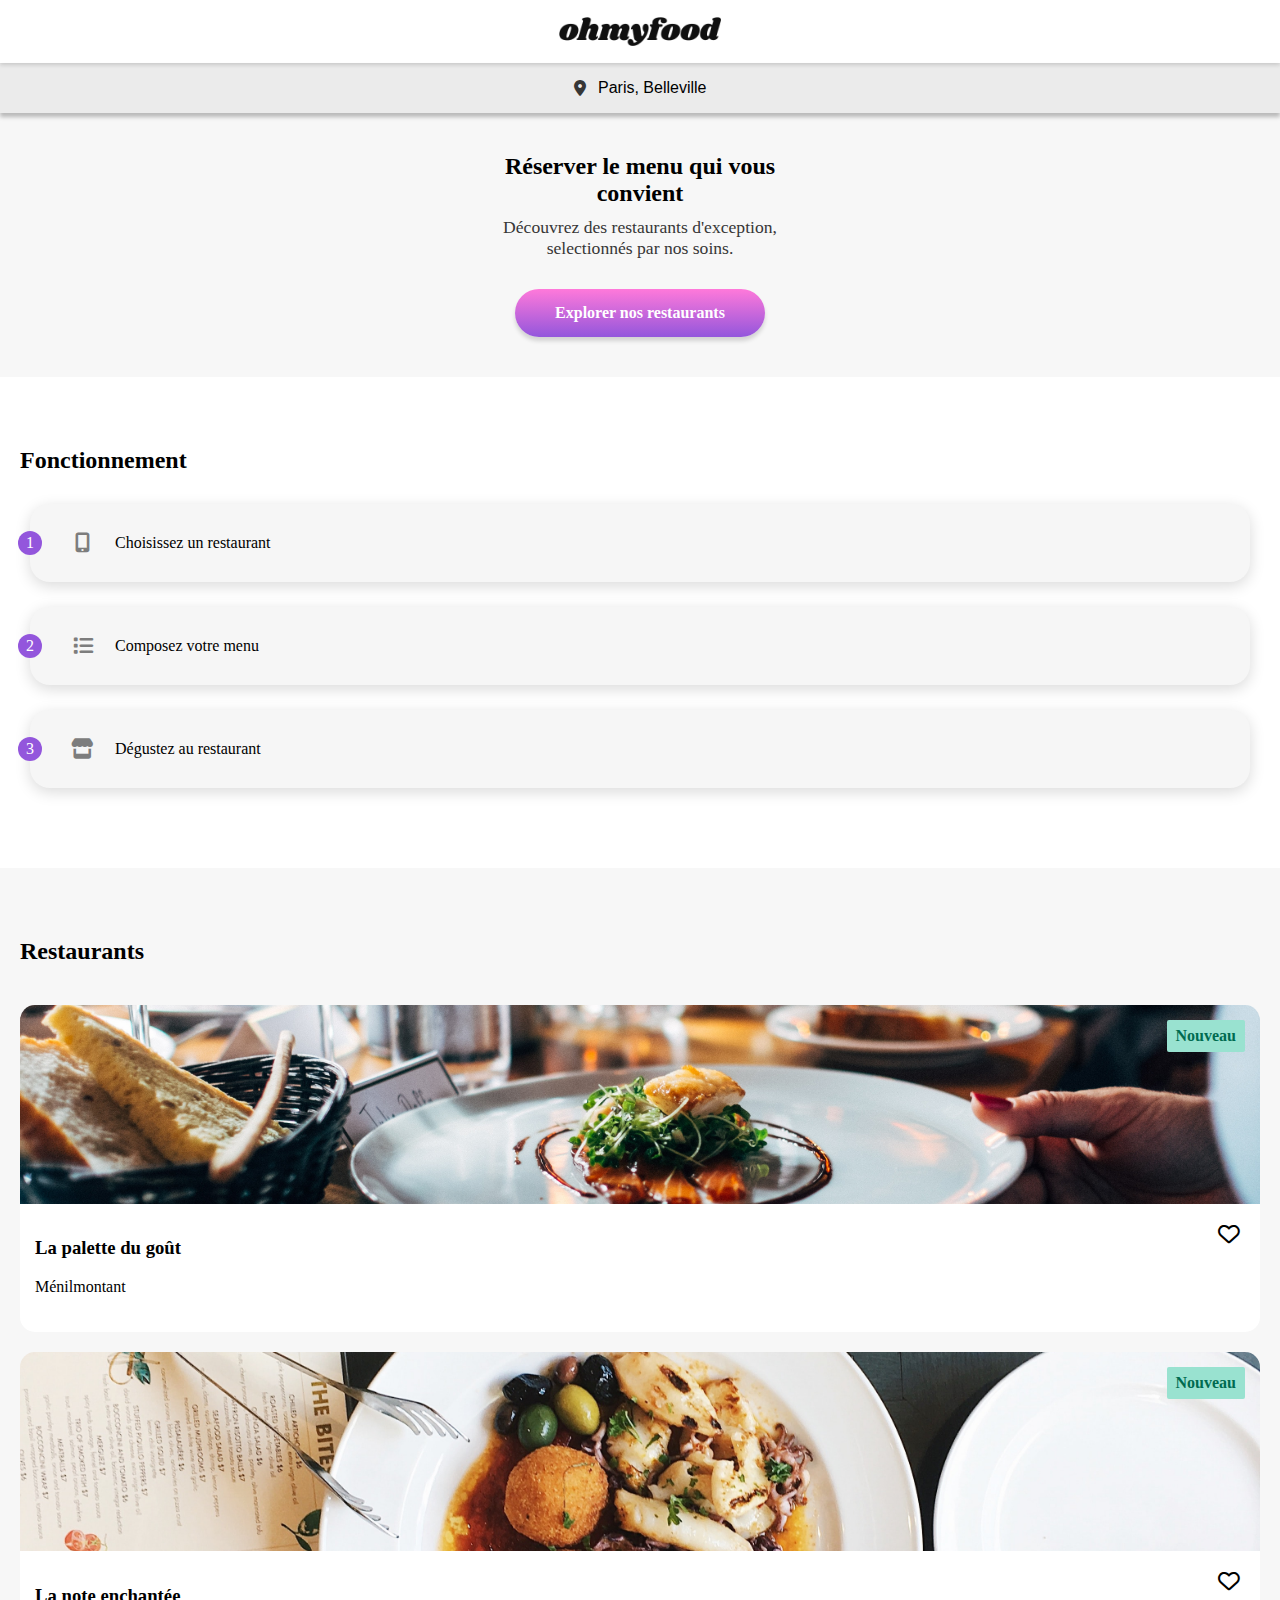
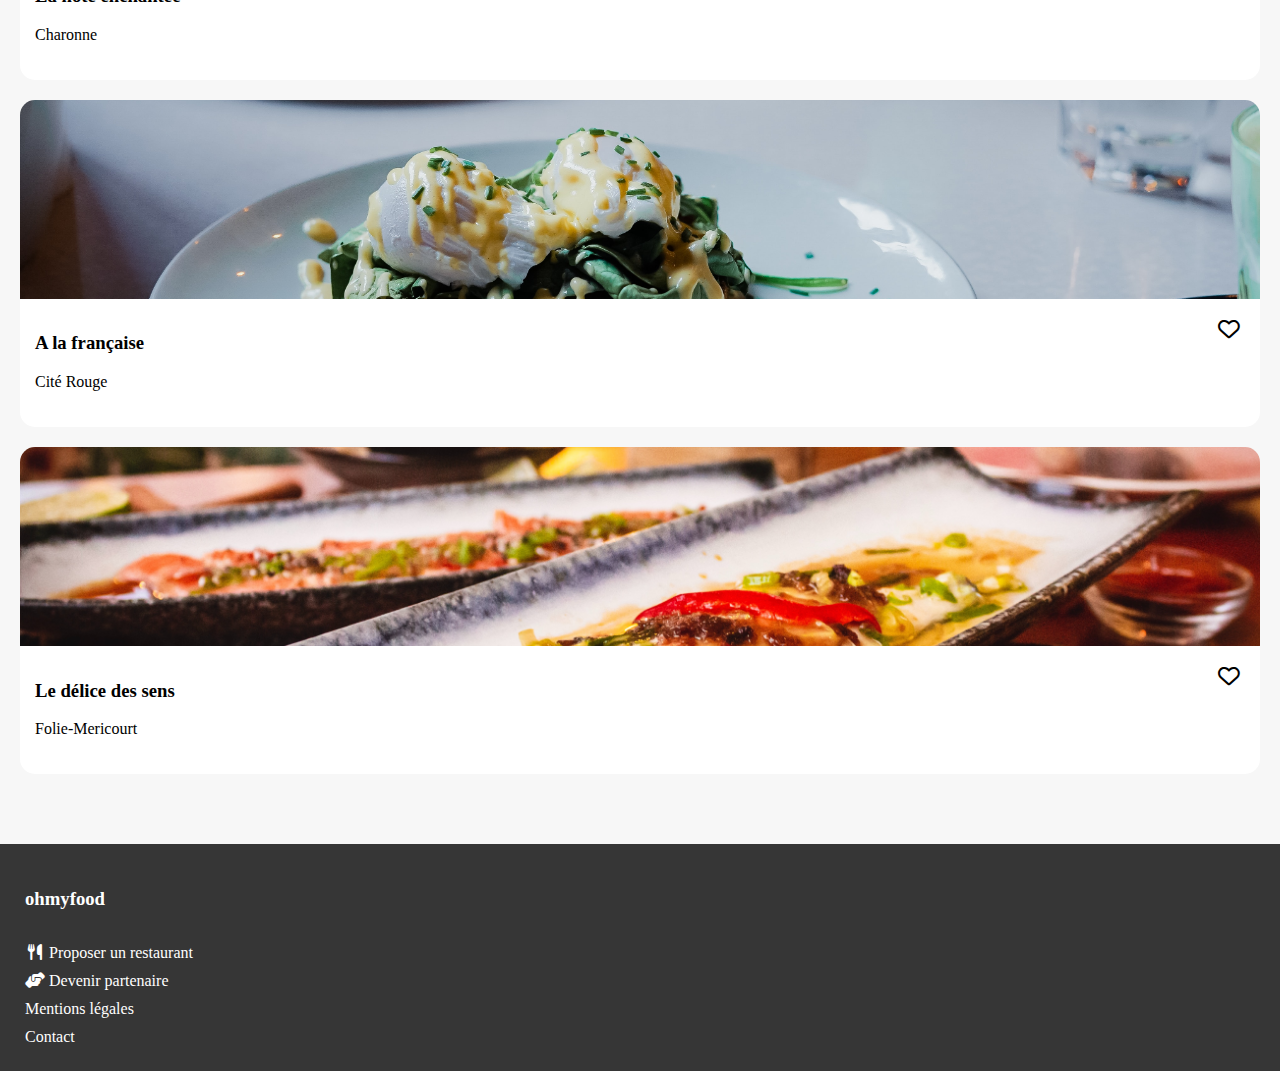
==== commit 75d2a537: "small chges" ====
--- a/index.html
+++ b/index.html
@@ -33,8 +33,8 @@
       <label
         class="fa-solid fa-location-dot"
         for="location"
-        aria-label="Rechercher"
-      ></label>
+        aria-label="Rechercher">
+      </label>
       <input type="search" id="location" value="Paris, Belleville" />
     </form>
 
--- a/css/home.css
+++ b/css/home.css
@@ -1,4 +1,32 @@
 @charset "UTF-8";
+/***** $md: 48rem;****/
+/***** $lg: 64rem; *****/
+body,
+ul,
+figure {
+  margin: 0;
+}
+
+ul {
+  padding: 0;
+  list-style: none;
+}
+
+img {
+  max-width: 100%;
+  height: auto;
+  object-fit: cover;
+}
+
+a {
+  text-decoration: none;
+  color: inherit;
+}
+
+[type=checkbox] {
+  display: none;
+}
+
 header {
   display: flex;
   place-content: center;
@@ -27,8 +55,8 @@
   width: 200px;
   font-size: 1rem;
   font-weight: bold;
-  background-image: linear-gradient(180deg, #ff7ad9 0%, #9256dc 100%);
-  color: #ffffff;
+  background-image: linear-gradient(180deg, #FF79DA 0%, #9356DC 100%);
+  color: #FFFFFF;
   box-shadow: 0 4px 4px rgba(0, 0, 0, 0.15);
   cursor: pointer;
   text-decoration: none;
@@ -47,7 +75,7 @@
 .heart .fa-solid {
   opacity: 0;
   transition: opacity 3s;
-  background-image: linear-gradient(to bottom, #ff7ad9, #9256dc 80%);
+  background-image: linear-gradient(to bottom, #FF79DA, #9356DC 80%);
   background-clip: text;
   -webkit-background-clip: text;
   color: transparent;
@@ -59,7 +87,7 @@
   gap: 15px;
   padding: 25px;
   background-color: #363636;
-  color: #ffffff;
+  color: #FFFFFF;
 }
 footer h3 {
   font-family: Shrikhand, serif;
@@ -71,29 +99,31 @@
 }
 
 /* ********** TABLET ********** */
-@media (min-width: 48rem) {
-  footer {
-    flex-flow: row-reverse;
-    place-items: center;
-    padding: 20px 50px;
-  }
-  footer ul {
-    width: 100%;
-  }
-}
+/***** @media (min-width: $md) {
+        footer {
+            flex-flow: row-reverse;
+            place-items: center;
+            padding: 20px 50px;
+
+        ul {
+            width: 100%;
+        }
+    }
+} */
 /* ********** DESKTOP ********** */
-@media (min-width: 64rem) {
-  footer {
-    gap: 80px;
-  }
-  footer ul {
-    flex-flow: row;
-    place-content: flex-end;
-  }
-  footer li:nth-child(2) {
-    margin-right: 40px;
-  }
-}
+/*****@media (min-width: $lg) {
+    footer {
+        gap: 80px;
+
+        ul {
+            flex-flow: row;
+            place-content: flex-end;
+        }
+        li:nth-child(2) {
+            margin-right: 40px;
+        }
+    }
+} ******/
 .loader {
   position: fixed;
   z-index: 1000;
@@ -109,10 +139,10 @@
   animation: rotate 1s linear;
 }
 .loader .fa-stack-1x {
-  color: #abe7d8;
+  color: #99E2D0;
 }
 .loader .fa-stack-2x {
-  color: #9256dc;
+  color: #9356DC;
 }
 
 form {
@@ -122,7 +152,7 @@
   gap: 10px;
   position: relative;
   height: 50px;
-  background-color: #ebebeb;
+  background-color: #EBEBEB;
   color: #363636;
   box-shadow: 0 4px 4px rgba(0, 0, 0, 0.25);
 }
@@ -135,14 +165,14 @@
   border: none;
   width: 130px;
   font-size: 1rem;
-  background-color: #ebebeb;
+  background-color: #EBEBEB;
   color: §slate;
 }
 
 hgroup {
   padding: 40px 20px 10px;
   text-align: center;
-  background-color: #f7f7f7;
+  background-color: #F7F7F7;
 }
 hgroup h1 {
   margin: 0 auto 10px;
@@ -192,20 +222,20 @@
   width: 24px;
   height: 24px;
   counter-increment: li;
-  content: counters(li, ".", decimal-leading-zero);
-  background-color: #9256dc;
-  color: #ffffff;
+  content: counters(li, ".") "";
+  background-color: #9356DC;
+  color: #FFFFFF;
 }
 section li i {
-  color: #7d7d7d;
+  color: #7D7D7D;
 }
 section li:hover i, section li:focus i {
-  color: #9256dc;
+  color: #9356DC;
 }
 
 article {
   padding: 50px 20px;
-  background-color: #f7f7f7;
+  background-color: #F7F7F7;
 }
 article ul {
   display: flex;
@@ -225,8 +255,8 @@
   right: 15px;
   border-radius: 2px;
   padding: 7px 9px;
-  background-color: #abe7d8;
-  color: #006b50;
+  background-color: #99E2D0;
+  color: #006B50;
 }
 article img {
   border-radius: 15px 15px 0 0;
@@ -241,7 +271,7 @@
   margin-top: -5px;
   border-radius: 0 0 15px 15px;
   padding: 15px;
-  background-color: #ffffff;
+  background-color: #FFFFFF;
 }
 article .fa-heart {
   top: 20px;
@@ -249,44 +279,56 @@
 }
 
 /* ********** TABLET ********** */
-@media (min-width: 48rem) {
-  hgroup {
-    padding: 40px 20px 10px;
-  }
-  hgroup h1,
-  hgroup p {
-    width: fit-content;
-  }
-  h1 {
-    font-size: 2rem;
-  }
-  section {
-    padding: 50px;
-  }
-  article {
-    padding: 50px;
-  }
-  article ul {
-    gap: 50px;
-  }
-}
+/**** @media (min-width: $md) {
+    hgroup {
+        padding: 40px 20px 10px;
+
+        h1,
+        p {
+            width: fit-content;
+        }
+    }
+
+    h1 {
+        font-size: 2rem;
+    }
+
+    section {
+        padding: 50px;
+    }
+
+    article {
+        padding: 50px;
+
+        ul {
+            gap: 50px;
+
+            // li {
+                // width: calc ((100% - 50px) / 2);
+            // }
+        }
+    }
+} *****/
 /* ********** DESKTOP ********** */
-@media (min-width: 64rem) {
-  h1 {
-    font-size: 2.5rem;
-  }
-  section {
-    margin: auto;
-    max-width: 1080px;
-  }
-  section ol {
-    flex-flow: nowrap;
-  }
-  section h2,
-  section ul {
-    margin: auto;
-    max-width: 1080px;
-  }
-}
+/***** @media (min-width: $lg) {
+    h1 {
+        font-size: 2.5rem;
+    }
+
+    section {
+        margin: auto;
+        max-width: 1080px;
+
+        ol {
+            flex-flow: nowrap;
+        }
+
+        h2,
+        ul {
+            margin: auto;
+            max-width: 1080px;
+        }
+    }
+} *****/
 
 /*# sourceMappingURL=home.css.map */
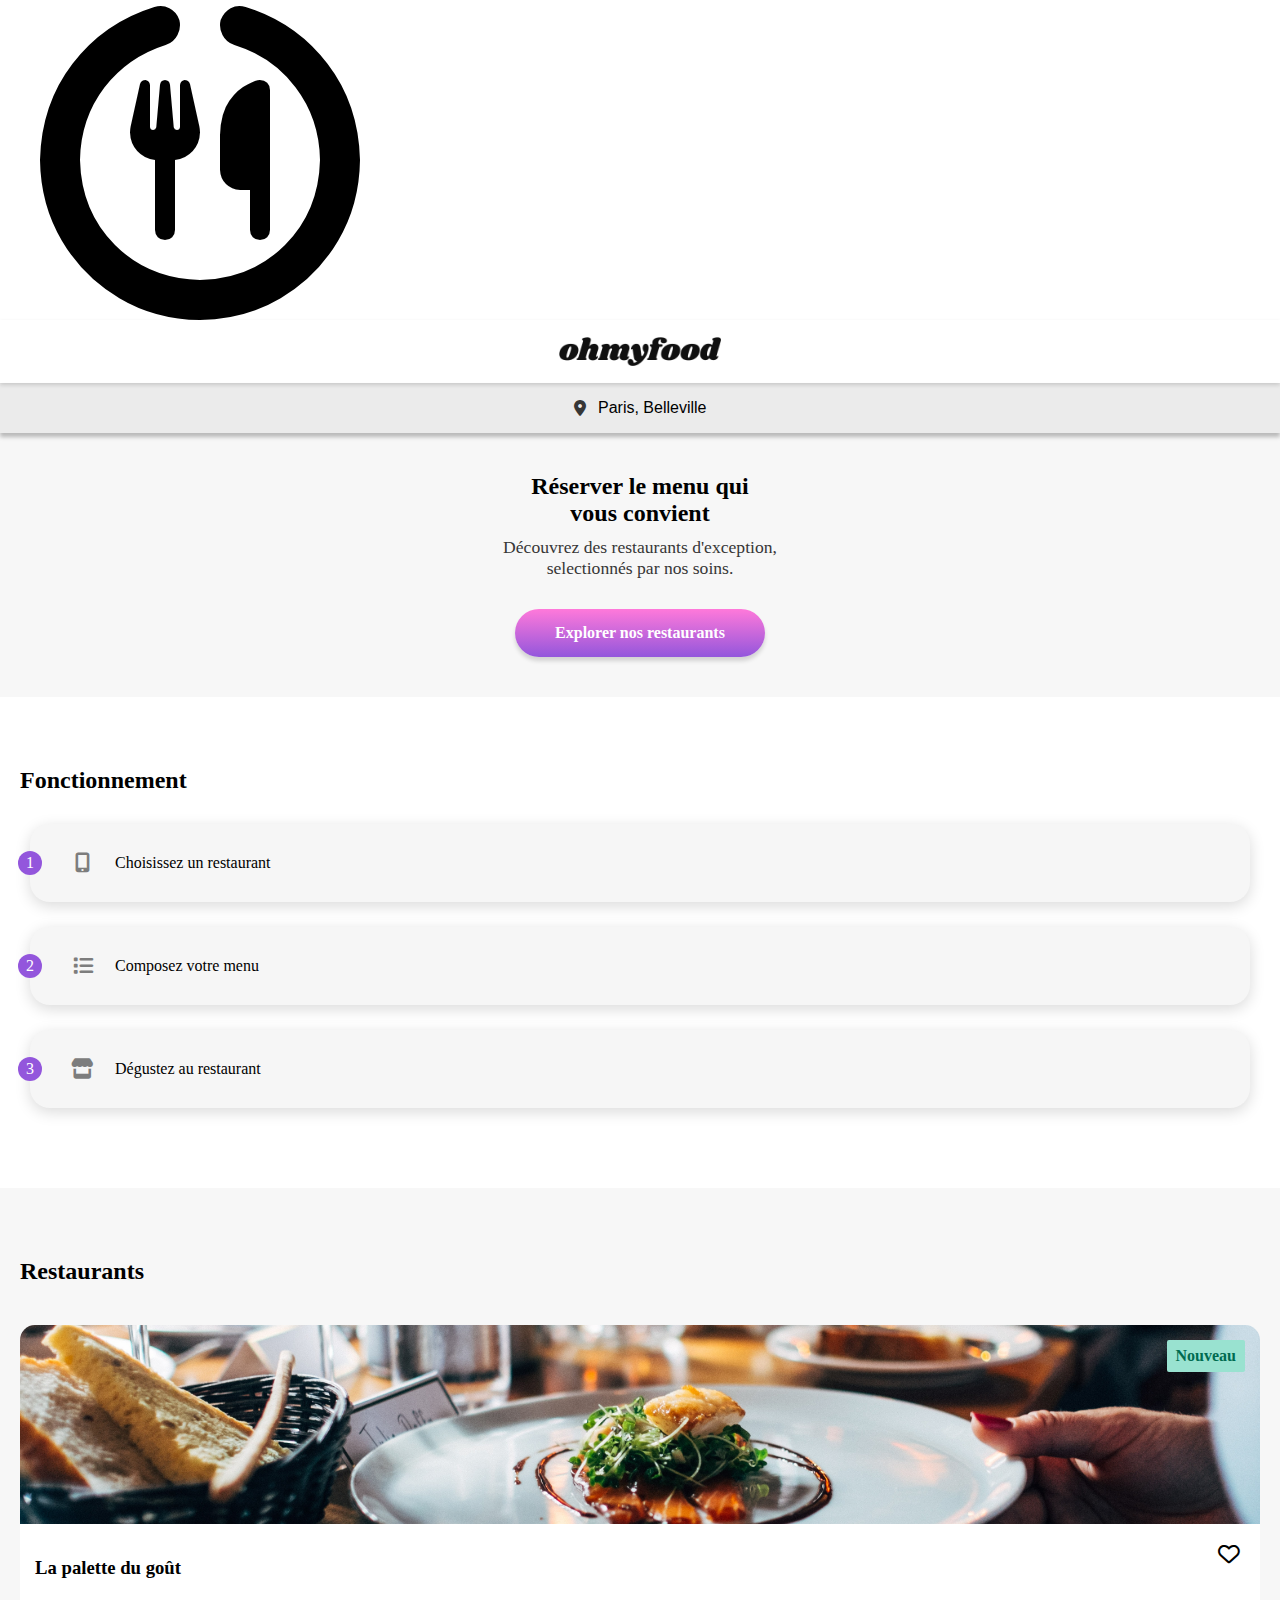
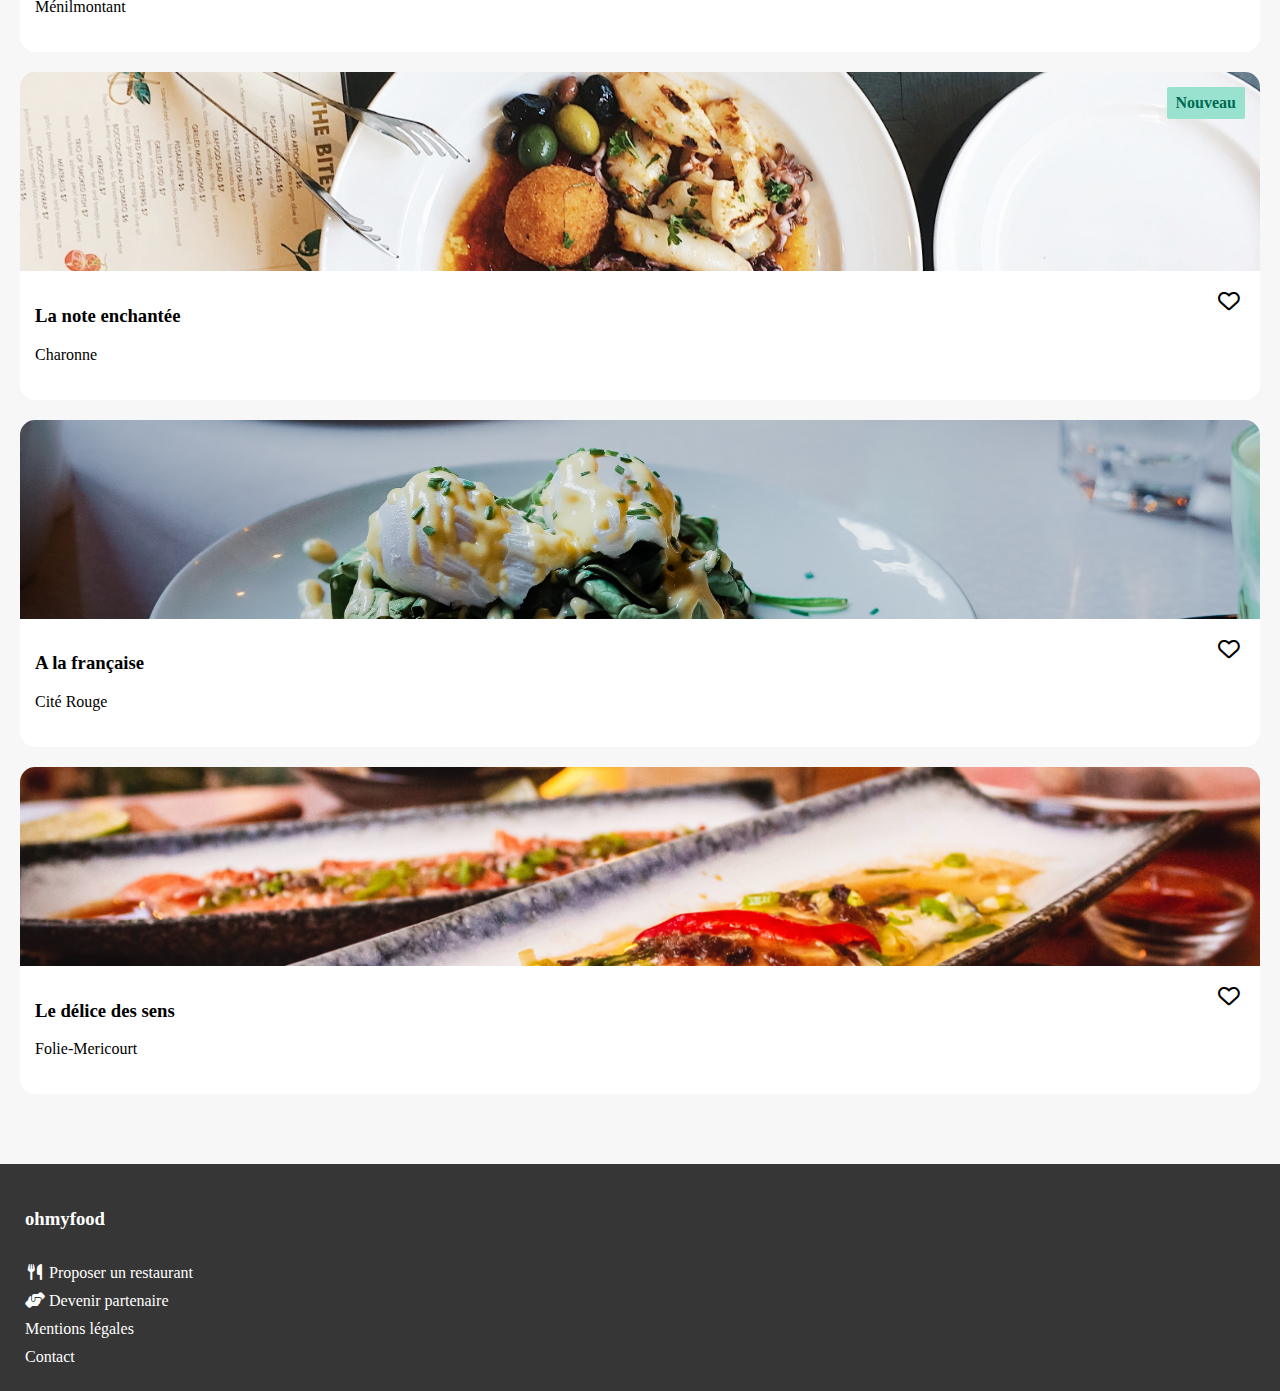
==== commit 6779348a: "small changes menu" ====
--- a/index.html
+++ b/index.html
@@ -40,7 +40,7 @@
 
     <main>
       <hgroup>
-        <h1>Réserver le menu qui vous convient</h1>
+        <h1>Réserver le menu qui<br /> vous convient</h1>
         <p>
           Découvrez des restaurants d'exception, selectionnés par nos soins.
           <a href="#restaurants" class="btn"> Explorer nos restaurants </a>
--- a/css/home.css
+++ b/css/home.css
@@ -124,27 +124,29 @@
         }
     }
 } ******/
-.loader {
-  position: fixed;
-  z-index: 1000;
-  width: 0%;
-  height: 0%;
-  background-color: #363636;
-  animation: cover 1s;
-}
-.loader [class*=fa-stack] {
-  top: calc(50% - 160px);
-  left: calc(50% - 200px);
-  opacity: 0;
-  animation: rotate 1s linear;
-}
-.loader .fa-stack-1x {
-  color: #99E2D0;
-}
-.loader .fa-stack-2x {
-  color: #9356DC;
-}
-
+/*.loader {
+    position: fixed;
+    z-index: 1000;
+    width: 0%;
+    height: 0%;
+    background-color: $slate;
+    animation: cover 1s;
+
+    [class*="fa-stack"] {
+        top: calc(50% - 160px);
+        left: calc(50% - 200px);
+        opacity: 0;
+        animation: rotate 1s linear;    
+    }
+
+    .fa-stack-1x {
+        color: $tertiary;
+    }
+
+    .fa-stack-2x {
+        color: $primary;
+    }
+}*/
 form {
   display: flex;
   place-content: center;
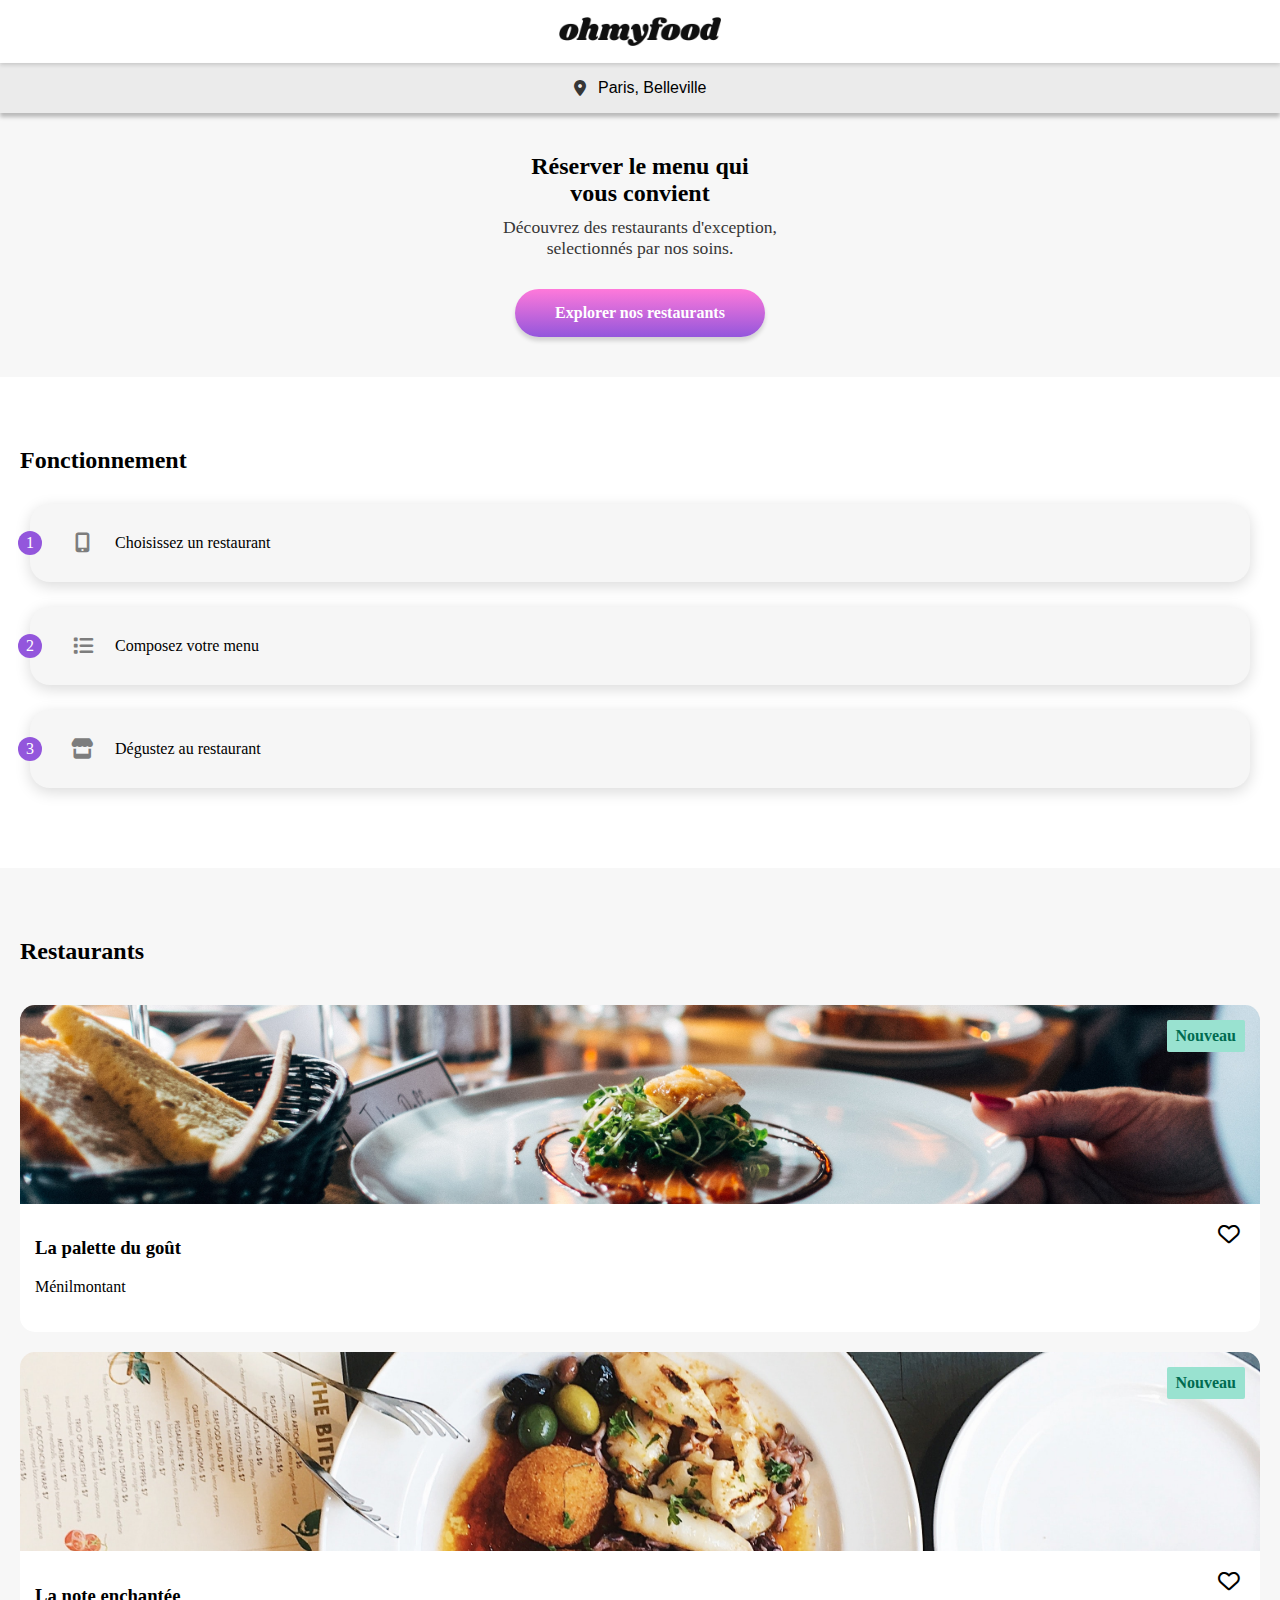
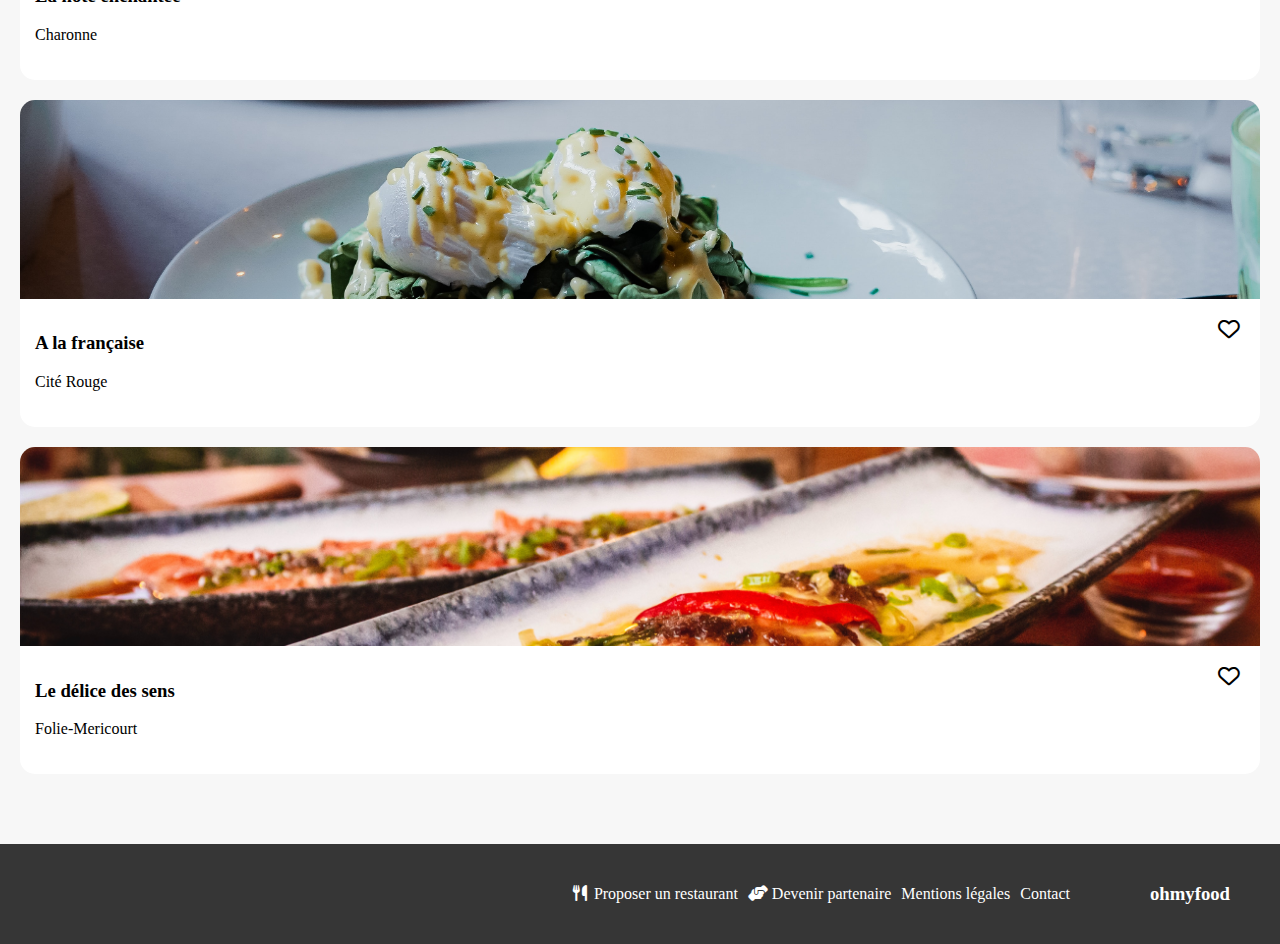
==== commit 11231266: "small changes" ====
--- a/index.html
+++ b/index.html
@@ -19,10 +19,10 @@
 
   <body>
     <div class="loader">
-      <span class="fa-stack fa-10x">
+      <!-- <span class="fa-stack fa-10x">
         <i class="fa-solid fa-circle-notch fa-stack-2x"></i>
         <i class="fa-solid fa-utensils fa-stack-1x"></i>
-      </span>
+      </span> -->
     </div>
 
     <header>
--- a/css/home.css
+++ b/css/home.css
@@ -1,6 +1,4 @@
 @charset "UTF-8";
-/***** $md: 48rem;****/
-/***** $lg: 64rem; *****/
 body,
 ul,
 figure {
@@ -99,31 +97,29 @@
 }
 
 /* ********** TABLET ********** */
-/***** @media (min-width: $md) {
-        footer {
-            flex-flow: row-reverse;
-            place-items: center;
-            padding: 20px 50px;
-
-        ul {
-            width: 100%;
-        }
-    }
-} */
+@media (min-width: 768px) {
+  footer {
+    flex-flow: row-reverse;
+    place-items: center;
+    padding: 20px 50px;
+  }
+  footer ul {
+    width: 100%;
+  }
+}
 /* ********** DESKTOP ********** */
-/*****@media (min-width: $lg) {
-    footer {
-        gap: 80px;
-
-        ul {
-            flex-flow: row;
-            place-content: flex-end;
-        }
-        li:nth-child(2) {
-            margin-right: 40px;
-        }
-    }
-} ******/
+@media (min-width: 1024px) {
+  footer {
+    gap: 80px;
+    /*li:nth-child(2) {
+        margin-right: 40px;
+    }*/
+  }
+  footer ul {
+    flex-flow: row;
+    place-content: flex-end;
+  }
+}
 /*.loader {
     position: fixed;
     z-index: 1000;
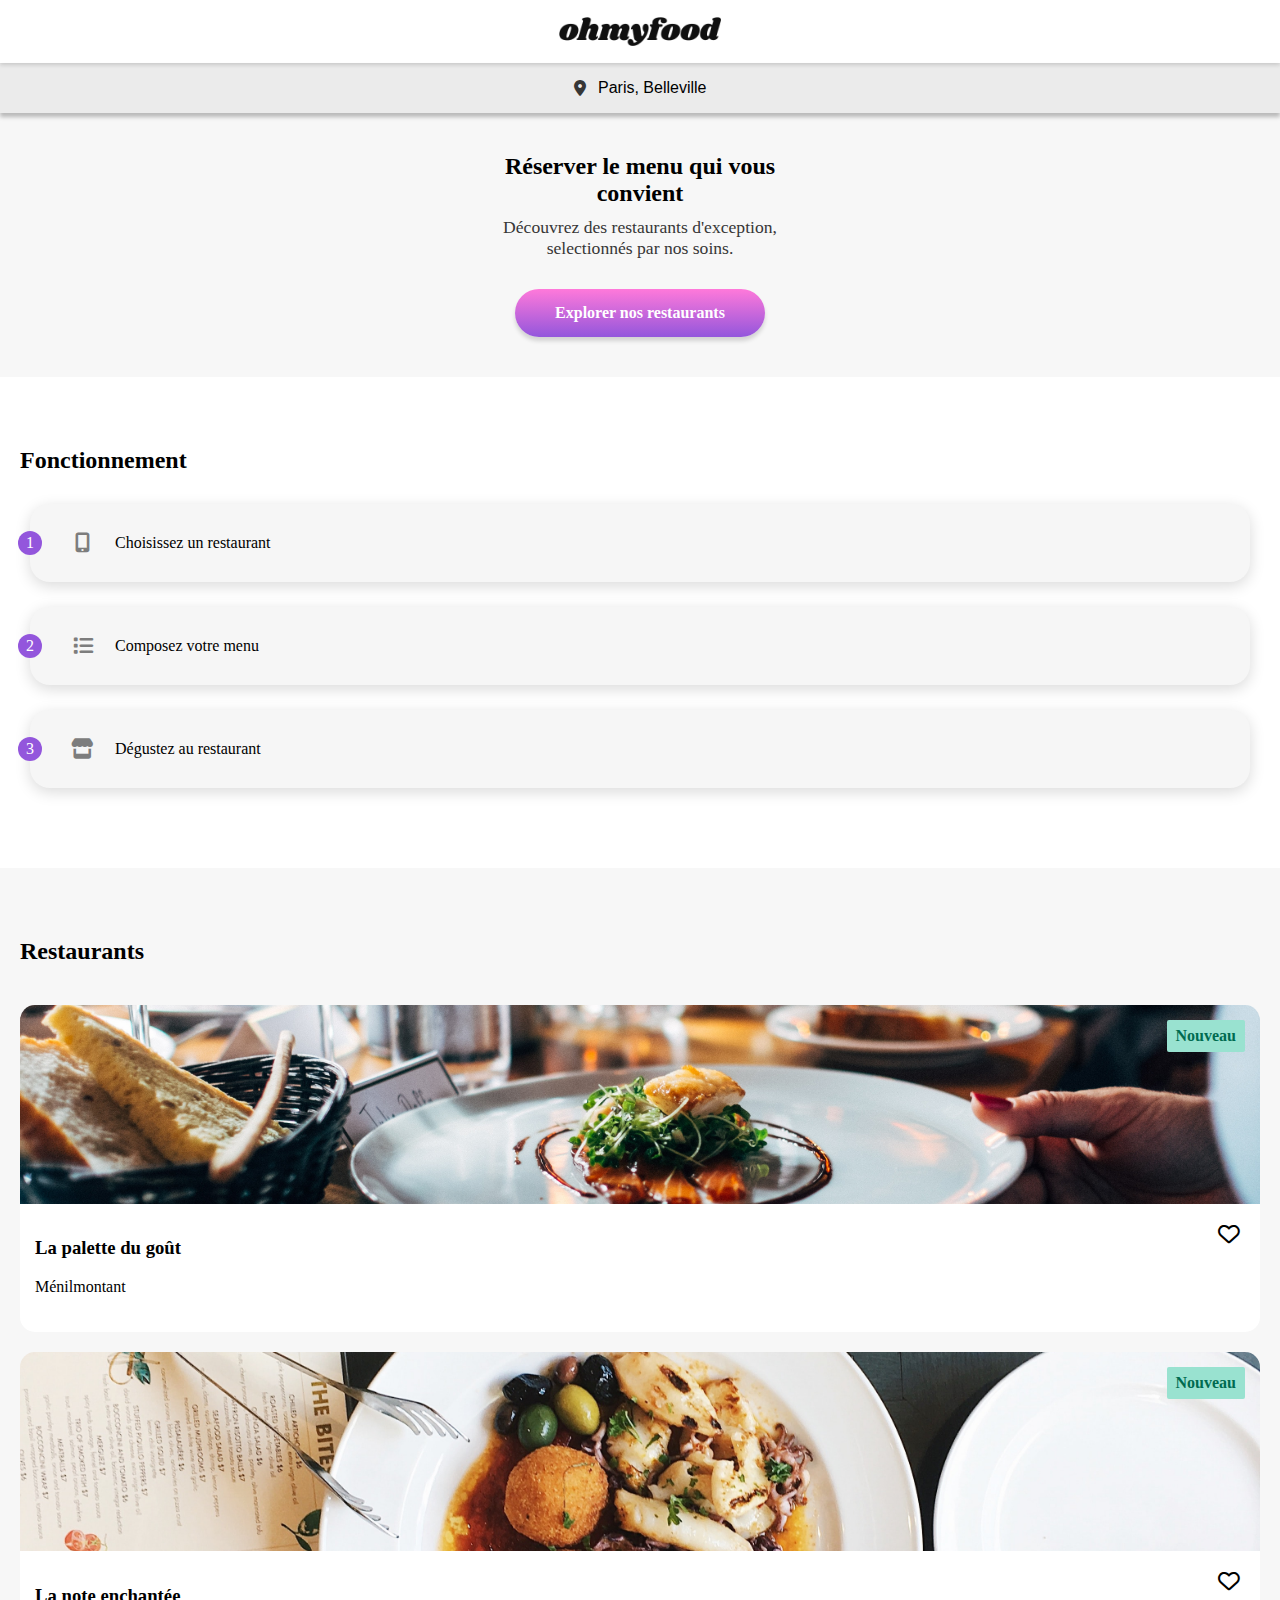
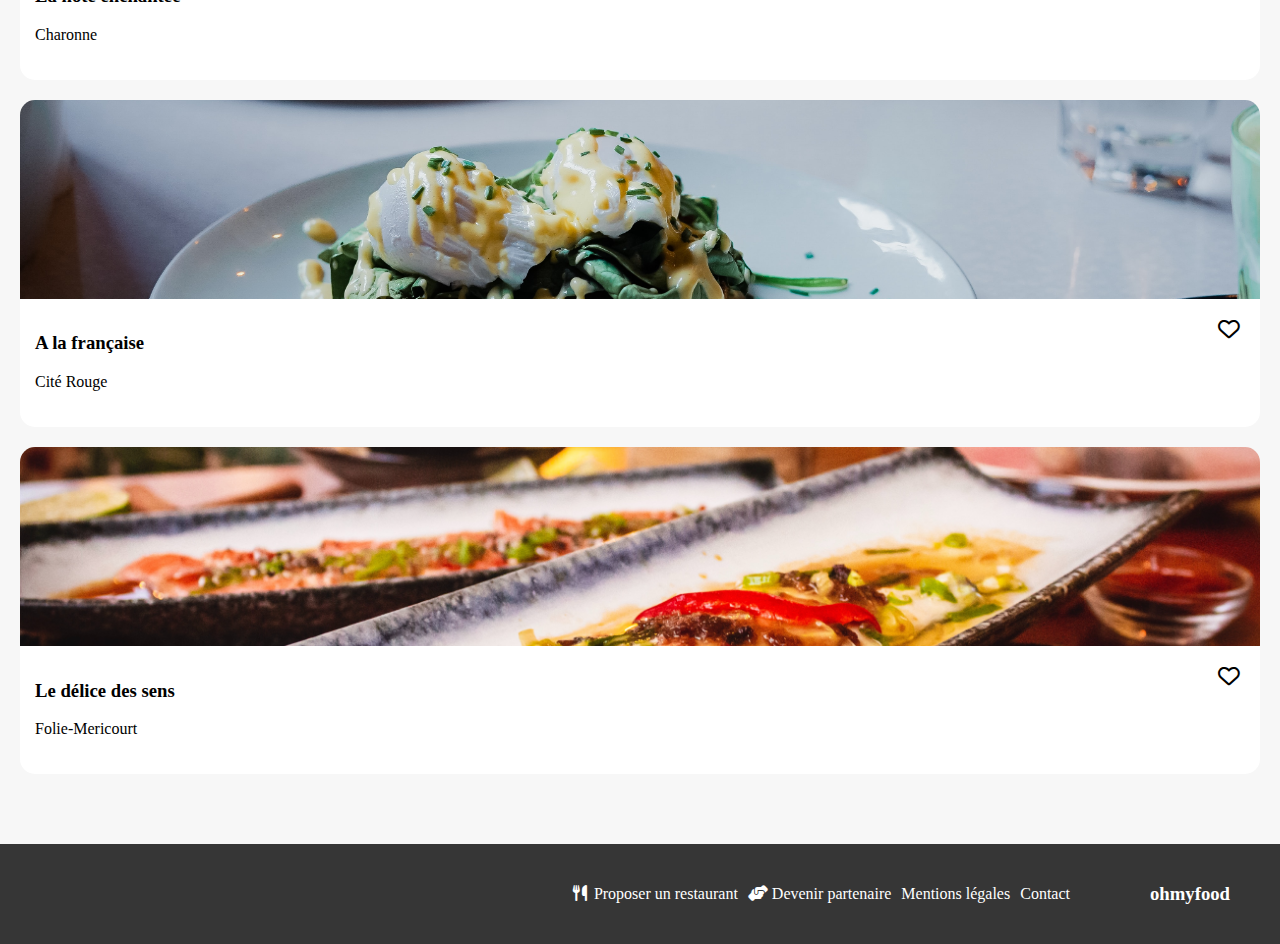
==== commit 1d396c27: "media" ====
--- a/index.html
+++ b/index.html
@@ -40,7 +40,7 @@
 
     <main>
       <hgroup>
-        <h1>Réserver le menu qui<br /> vous convient</h1>
+        <h1>Réserver le menu qui vous convient</h1>
         <p>
           Découvrez des restaurants d'exception, selectionnés par nos soins.
           <a href="#restaurants" class="btn"> Explorer nos restaurants </a>
--- a/css/home.css
+++ b/css/home.css
@@ -174,7 +174,7 @@
 }
 hgroup h1 {
   margin: 0 auto 10px;
-  width: 280px;
+  width: 300px;
   font-size: 1.5rem;
 }
 hgroup p {
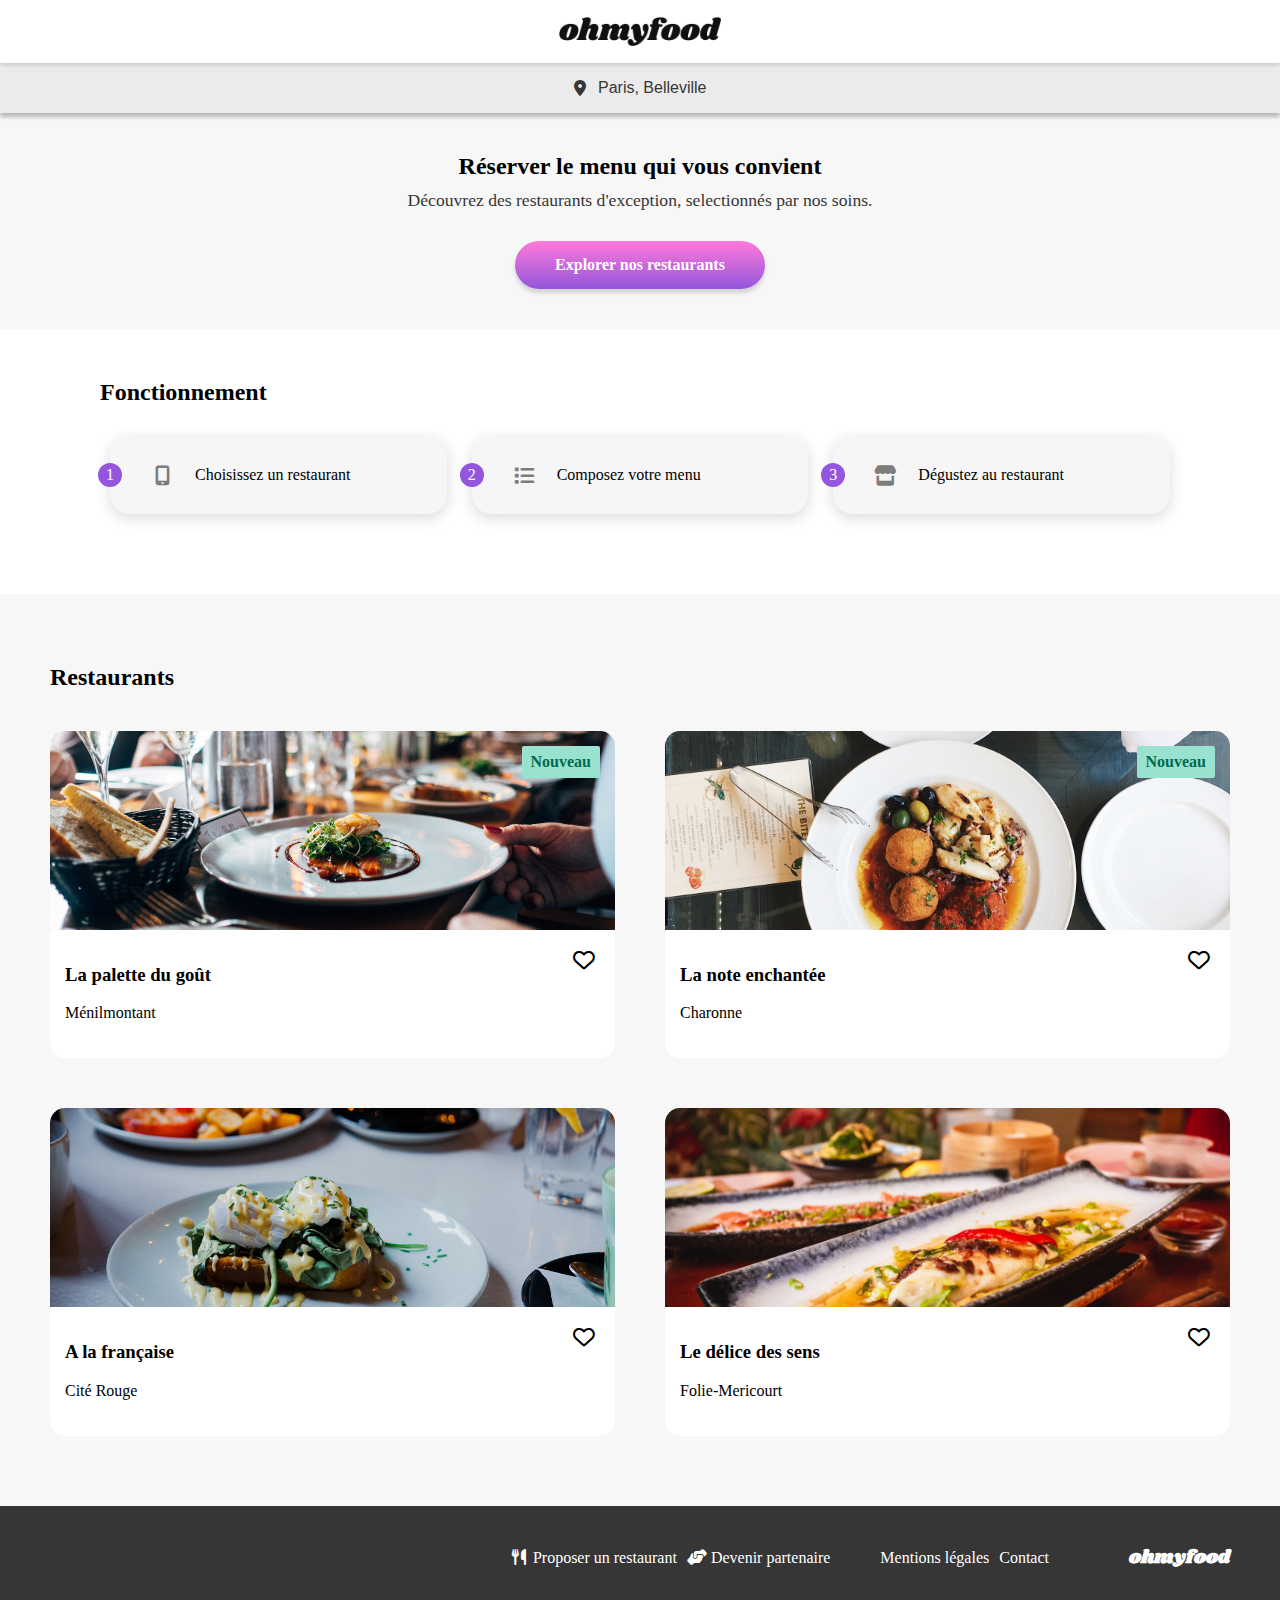
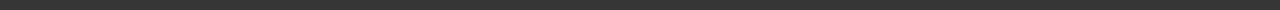
==== commit 6e713b1e: "activet responsive + fix css validator" ====
--- a/index.html
+++ b/index.html
@@ -8,7 +8,7 @@
     <link rel="preconnect" href="https://fonts.gstatic.com" crossorigin />
     <link
       rel="stylesheet"
-      href="https://fonts.googleapis.com/css2?family=Raleway:wght@400;500;700&display=swap"
+      href="https://fonts.googleapis.com/css2?family=Roboto:ital,wght@0,100;0,300;0,400;0,500;0,700;0,900;1,100;1,300;1,400;1,500;1,700;1,900&family=Shrikhand&display=swap"
     />
     <link
       rel="stylesheet"
--- a/css/home.css
+++ b/css/home.css
@@ -1,4 +1,3 @@
-@charset "UTF-8";
 body,
 ul,
 figure {
@@ -111,13 +110,13 @@
 @media (min-width: 1024px) {
   footer {
     gap: 80px;
-    /*li:nth-child(2) {
-        margin-right: 40px;
-    }*/
   }
   footer ul {
     flex-flow: row;
     place-content: flex-end;
+  }
+  footer li:nth-child(2) {
+    margin-right: 40px;
   }
 }
 /*.loader {
@@ -164,7 +163,7 @@
   width: 130px;
   font-size: 1rem;
   background-color: #EBEBEB;
-  color: §slate;
+  color: #363636;
 }
 
 hgroup {
@@ -277,56 +276,47 @@
 }
 
 /* ********** TABLET ********** */
-/**** @media (min-width: $md) {
-    hgroup {
-        padding: 40px 20px 10px;
-
-        h1,
-        p {
-            width: fit-content;
-        }
-    }
-
-    h1 {
-        font-size: 2rem;
-    }
-
-    section {
-        padding: 50px;
-    }
-
-    article {
-        padding: 50px;
-
-        ul {
-            gap: 50px;
-
-            // li {
-                // width: calc ((100% - 50px) / 2);
-            // }
-        }
-    }
-} *****/
+@media (min-width: 48rem) {
+  hgroup {
+    padding: 40px 20px 10px;
+  }
+  hgroup h1,
+  hgroup p {
+    width: fit-content;
+  }
+  h1 {
+    font-size: 2rem;
+  }
+  section {
+    padding: 50px;
+  }
+  article {
+    padding: 50px;
+  }
+  article ul {
+    gap: 50px;
+  }
+  article ul li {
+    width: calc((100% - 50px) / 2);
+  }
+}
 /* ********** DESKTOP ********** */
-/***** @media (min-width: $lg) {
-    h1 {
-        font-size: 2.5rem;
-    }
-
-    section {
-        margin: auto;
-        max-width: 1080px;
-
-        ol {
-            flex-flow: nowrap;
-        }
-
-        h2,
-        ul {
-            margin: auto;
-            max-width: 1080px;
-        }
-    }
-} *****/
+@media (min-width: 64rem) {
+  h1 {
+    font-size: 2.5rem;
+  }
+  section {
+    margin: auto;
+    max-width: 1080px;
+  }
+  section ol {
+    flex-flow: nowrap;
+  }
+  section h2,
+  section ul {
+    margin: auto;
+    max-width: 1080px;
+  }
+}
 
 /*# sourceMappingURL=home.css.map */
